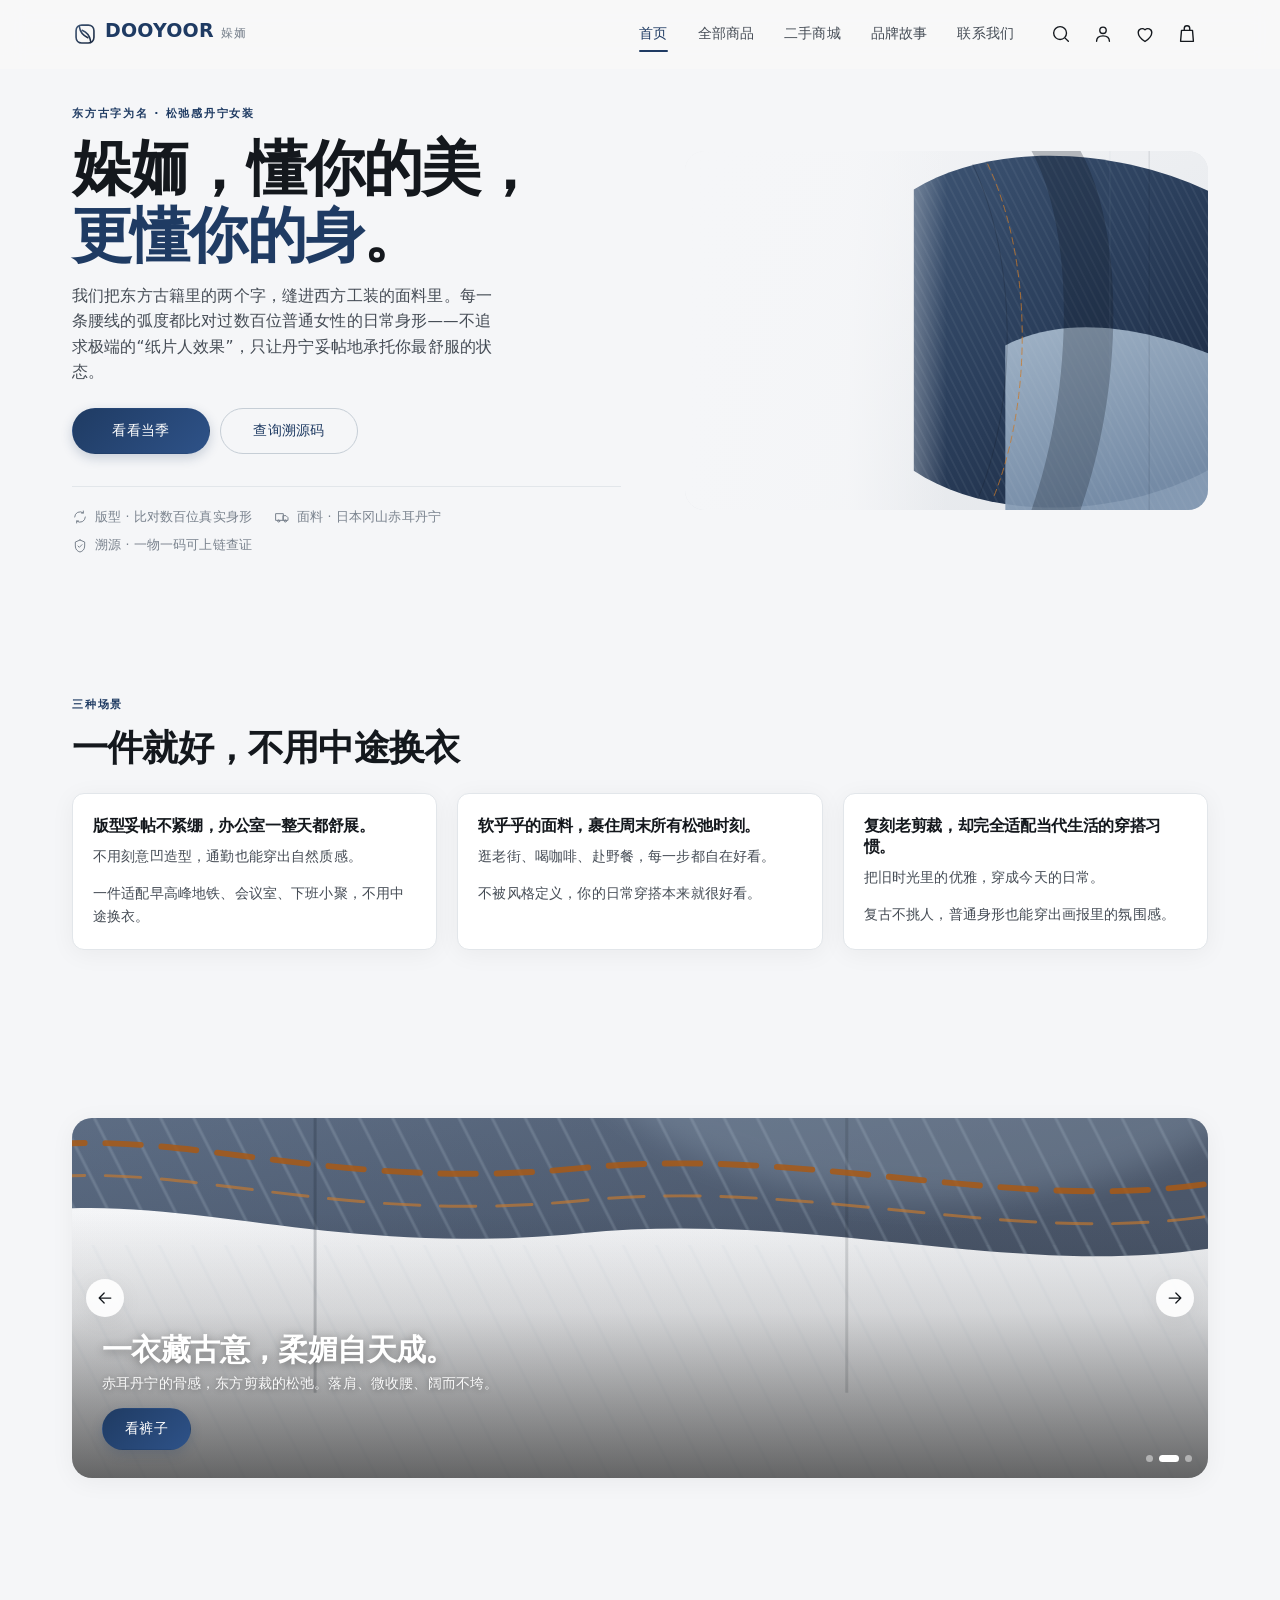
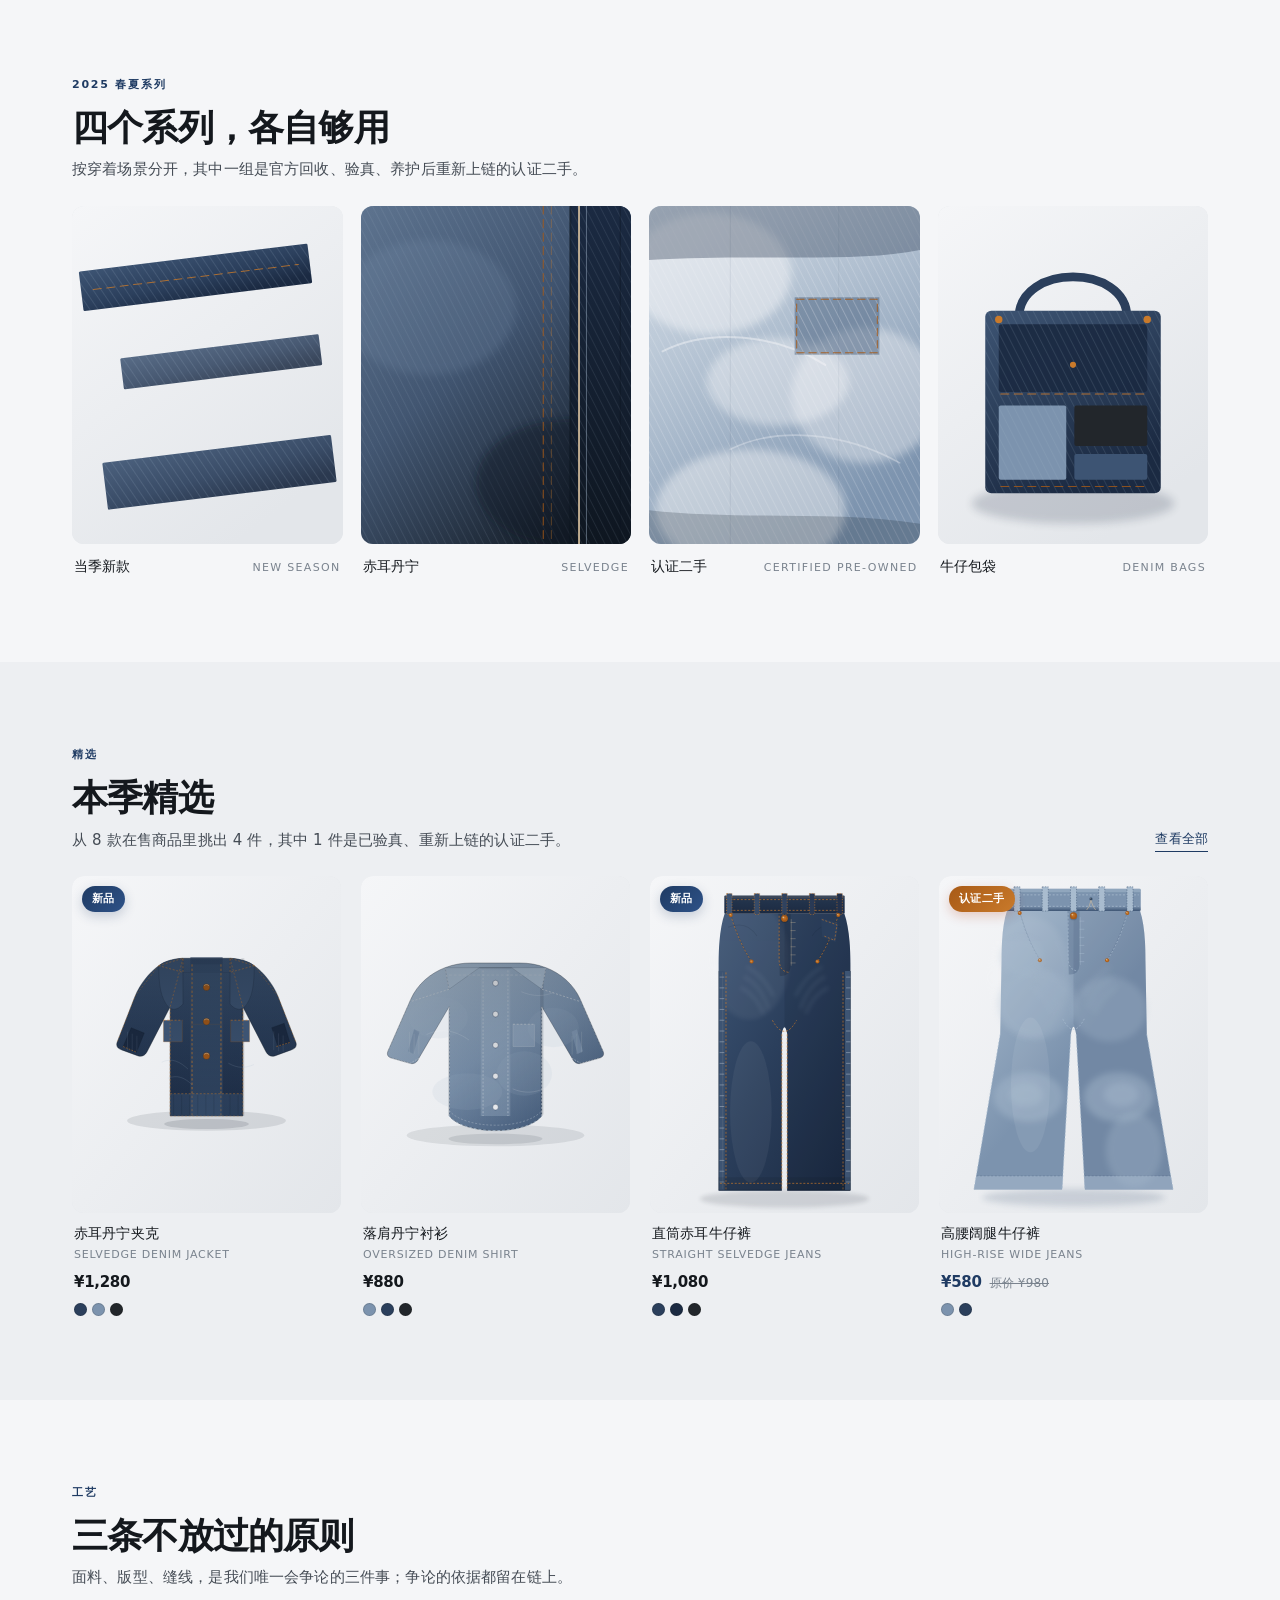
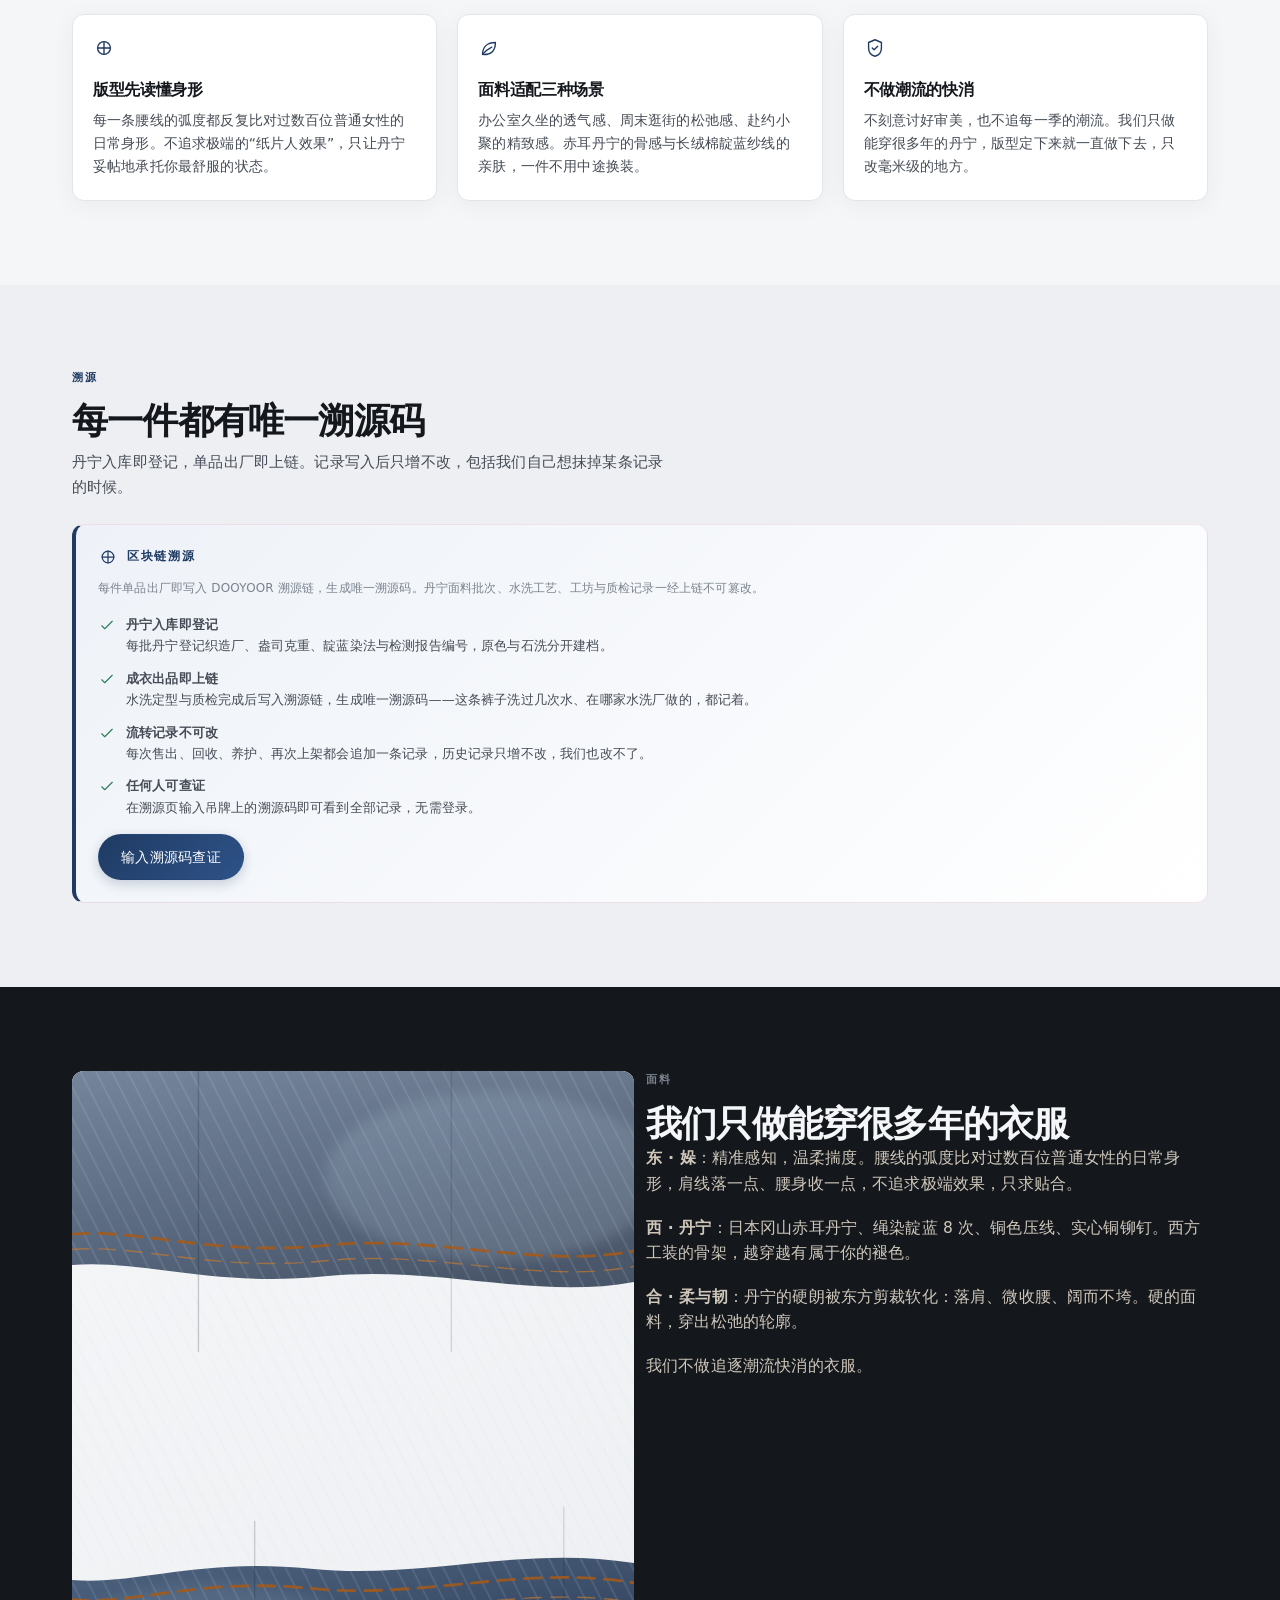
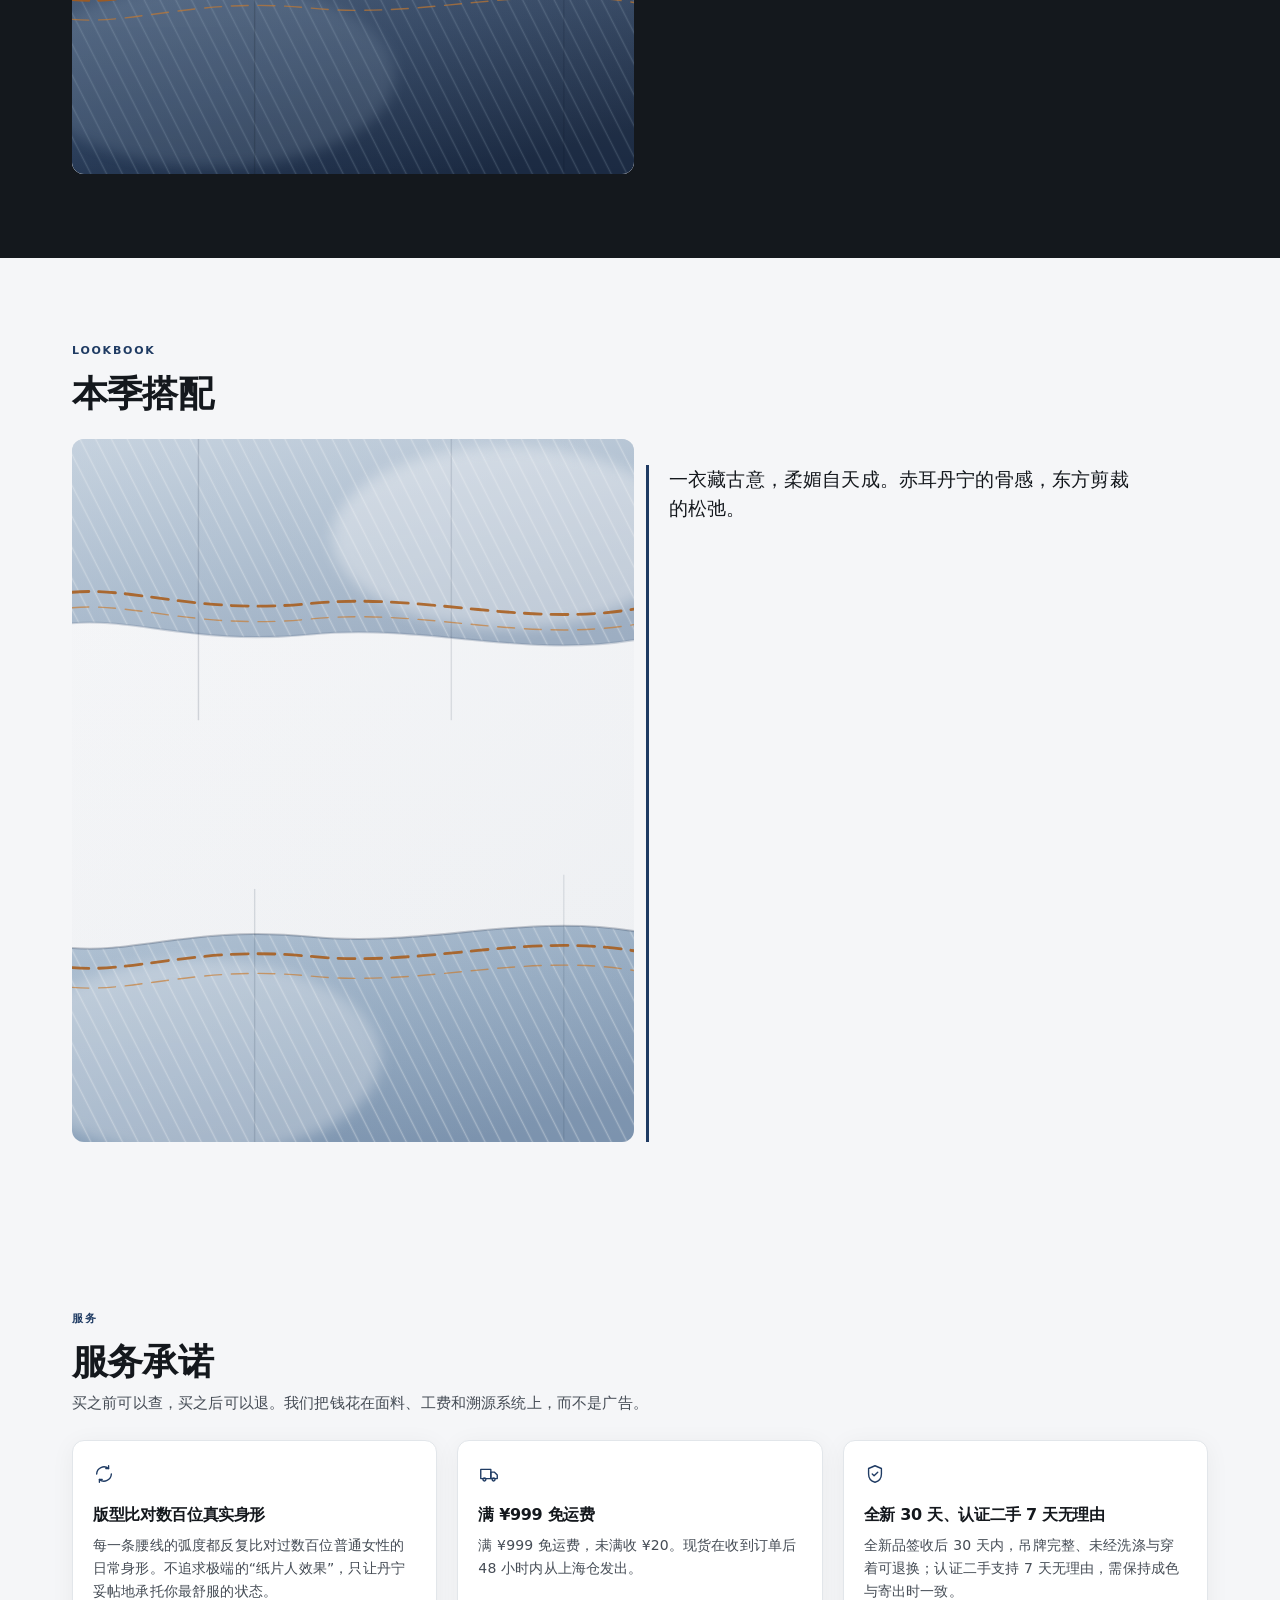
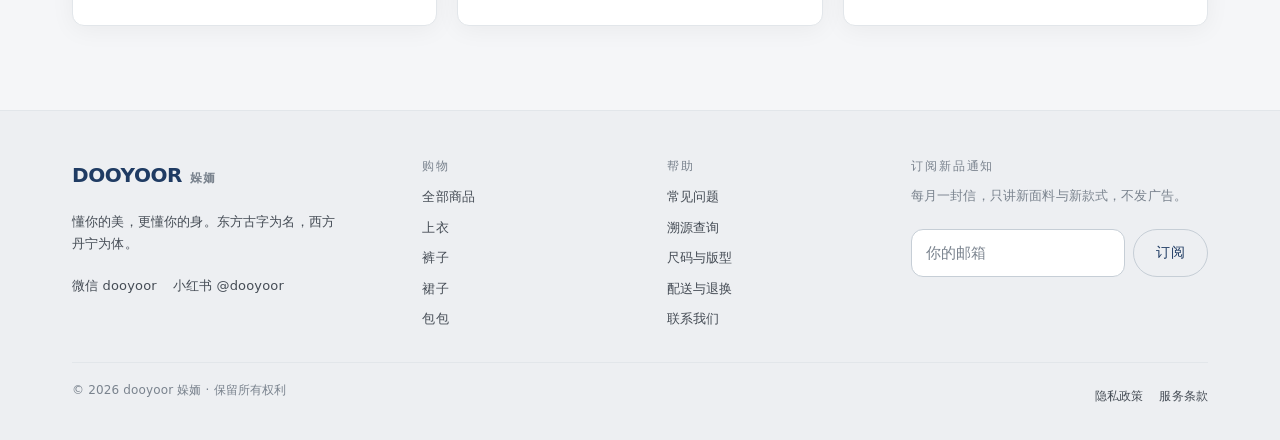
==== index.html @ 101dfeb8 "Add files via upload" ====
<!DOCTYPE html>
<html lang="zh-CN">
<head>
  <meta charset="utf-8">
  <meta name="viewport" content="width=device-width, initial-scale=1, viewport-fit=cover">
  <title>㛊䎟 dooyoor · 懂你的美，更懂你的身</title>
  <meta name="description" content="㛊䎟 dooyoor｜东方古字为名、西方丹宁为体的松弛感女装。日本冈山赤耳丹宁与绳染靛蓝，铜色压线，版型比对数百位真实身形；通勤、休闲、复古三种场景，一件够用。">
  <meta name="theme-color" content="#F5F6F8">
  <meta property="og:type" content="website">
  <meta property="og:title" content="㛊䎟 dooyoor · 懂你的美，更懂你的身">
  <meta property="og:description" content="㛊䎟 dooyoor｜东方古字为名、西方丹宁为体的松弛感女装。日本冈山赤耳丹宁与绳染靛蓝，铜色压线，版型比对数百位真实身形；通勤、休闲、复古三种场景，一件够用。">
  <meta property="og:image" content="assets/hero.svg">
  <link rel="icon" href="assets/logo-mark.svg" type="image/svg+xml">
  <link rel="apple-touch-icon" href="assets/logo-mark.svg">
  <link rel="stylesheet" href="css/style.css">
</head>
<body data-page="index">

  <a class="skip-link" href="#main">跳到主要内容</a>

  <header class="site-header" data-header>
    <div class="container header-inner">
      <button class="icon-btn menu-toggle" type="button" aria-label="打开菜单" aria-expanded="false" aria-controls="drawer" data-menu-toggle>
        <svg viewBox="0 0 24 24" width="22" height="22" aria-hidden="true" fill="none" stroke="currentColor" stroke-width="1.5" stroke-linecap="round"><path d="M3 6h18M3 12h18M3 18h18"/></svg>
      </button>

      <a class="brand" href="index.html">
        <img class="brand-mark" src="assets/logo-mark.svg" alt="" width="26" height="26" decoding="async">
        <span class="brand-name">dooyoor</span>
        <span class="brand-cn" aria-hidden="true">㛊䎟</span>
      </a>

      <nav class="nav-primary" aria-label="主导航">
        <a class="nav-link" href="index.html" data-nav="index">首页</a>
        <a class="nav-link" href="shop.html" data-nav="shop">全部商品</a>
        <a class="nav-link" href="preowned.html" data-nav="preowned">二手商城</a>
        <a class="nav-link" href="about.html" data-nav="about">品牌故事</a>
        <a class="nav-link" href="contact.html" data-nav="contact">联系我们</a>
      </nav>

      <div class="header-actions">
        <button class="icon-btn" type="button" aria-label="搜索商品" aria-expanded="false" aria-controls="search" data-search-toggle>
          <svg viewBox="0 0 24 24" width="22" height="22" aria-hidden="true" fill="none" stroke="currentColor" stroke-width="1.5" stroke-linecap="round"><circle cx="11" cy="11" r="7"/><path d="M20 20l-3.5-3.5"/></svg>
        </button>
        <a class="icon-btn" href="account.html" aria-label="我的" data-account-link>
          <svg viewBox="0 0 24 24" width="22" height="22" aria-hidden="true" fill="none" stroke="currentColor" stroke-width="1.5" stroke-linecap="round" stroke-linejoin="round"><circle cx="12" cy="8" r="3.5"/><path d="M5 20c0-3.9 3.1-6 7-6s7 2.1 7 6"/></svg>
        </a>
        <a class="icon-btn fav-link" href="shop.html?fav=1" aria-label="我的收藏">
          <svg viewBox="0 0 24 24" width="22" height="22" aria-hidden="true" fill="none" stroke="currentColor" stroke-width="1.5" stroke-linecap="round" stroke-linejoin="round"><path d="M12 20.2S4.6 15.5 4.6 10.4A4.3 4.3 0 0 1 12 7.5a4.3 4.3 0 0 1 7.4 2.9c0 5.1-7.4 9.8-7.4 9.8Z"/></svg>
          <span class="cart-badge" data-fav-count hidden>0</span>
        </a>
        <a class="icon-btn" href="cart.html" aria-label="购物袋">
          <svg viewBox="0 0 24 24" width="22" height="22" aria-hidden="true" fill="none" stroke="currentColor" stroke-width="1.5" stroke-linecap="round" stroke-linejoin="round"><path d="M6 8h12l1 12H5L6 8Z"/><path d="M9 8V6a3 3 0 0 1 6 0v2"/></svg>
          <span class="cart-badge" data-cart-count hidden>0</span>
        </a>
      </div>
    </div>
  </header>

  <div class="drawer" id="drawer" data-drawer hidden>
    <div class="drawer-backdrop" data-drawer-close></div>
    <aside class="drawer-panel" role="dialog" aria-modal="true" aria-label="站点菜单">
      <div class="drawer-head">
        <span class="drawer-title">dooyoor</span>
        <button class="icon-btn" type="button" aria-label="关闭菜单" data-drawer-close>
          <svg viewBox="0 0 24 24" width="22" height="22" aria-hidden="true" fill="none" stroke="currentColor" stroke-width="1.5" stroke-linecap="round"><path d="M6 6l12 12M18 6L6 18"/></svg>
        </button>
      </div>
      <nav class="drawer-nav" aria-label="移动端导航">
        <a class="drawer-link" href="index.html" data-nav="index">首页</a>
        <a class="drawer-link" href="shop.html" data-nav="shop">全部商品</a>
        <a class="drawer-link" href="preowned.html" data-nav="preowned">二手商城</a>
        <a class="drawer-link" href="verify.html" data-nav="verify">溯源查询</a>
        <a class="drawer-link" href="about.html" data-nav="about">品牌故事</a>
        <a class="drawer-link" href="contact.html" data-nav="contact">联系我们</a>
        <a class="drawer-link" href="cart.html" data-nav="cart">购物袋</a>
        <a class="drawer-link" href="shop.html?fav=1">我的收藏</a>
        <a class="drawer-link" href="account.html">我的账户</a>
      </nav>
      <div class="drawer-foot">
        <p class="drawer-note">满 ¥999 免运费 · 认证二手 7 天无理由</p>
        <a class="drawer-mail" href="mailto:hello@dooyoor.com">hello@dooyoor.com</a>
      </div>
    </aside>
  </div>

  <div class="search-overlay" id="search" data-search hidden>
    <div class="search-backdrop" data-search-close></div>
    <div class="search-panel" role="dialog" aria-modal="true" aria-label="搜索商品">
      <form class="search-form" action="shop.html" method="get" role="search">
        <label class="u-sr-only" for="siteSearch">搜索商品</label>
        <div class="search-field">
          <input class="input search-input" id="siteSearch" name="q" type="search" placeholder="搜索商品名或品类，如：丹宁" autocomplete="off">
          <button class="search-clear" type="button" aria-label="清空搜索内容" data-search-clear hidden>
            <svg viewBox="0 0 24 24" width="18" height="18" aria-hidden="true" fill="none" stroke="currentColor" stroke-width="1.5" stroke-linecap="round"><path d="M6 6l12 12M18 6L6 18"/></svg>
          </button>
        </div>
        <button class="btn btn--primary" type="submit">搜索</button>
      </form>
      <div class="search-suggest">
        <span class="search-suggest-label">热门搜索</span>
        <a class="filter-chip" href="shop.html?q=丹宁">丹宁</a>
        <a class="filter-chip" href="shop.html?q=牛仔">牛仔裤</a>
        <a class="filter-chip" href="shop.html?q=裙">裙子</a>
        <a class="filter-chip" href="shop.html?cond=used">认证二手</a>
      </div>
      <button class="btn btn--ghost search-close" type="button" data-search-close>关闭</button>
    </div>
  </div>

  <main id="main">

    <section class="hero container" aria-labelledby="heroTitle">
      <div class="hero-media">
        <img src="assets/hero.svg" alt="dooyoor 当季系列" width="1600" height="1100" decoding="async">
      </div>
      <div class="hero-body">
        <p class="eyebrow">东方古字为名 · 松弛感丹宁女装</p>
        <h1 class="hero-title" id="heroTitle">㛊䎟，懂你的美，<em>更懂你的身</em>。</h1>
        <p class="hero-sub">我们把东方古籍里的两个字，缝进西方工装的面料里。每一条腰线的弧度都比对过数百位普通女性的日常身形——不追求极端的“纸片人效果”，只让丹宁妥帖地承托你最舒服的状态。</p>
        <div class="hero-cta">
          <a class="btn btn--primary" href="shop.html">看看当季</a>
          <a class="btn btn--outline" href="verify.html">查询溯源码</a>
        </div>
        <ul class="hero-meta">
          <li>
            <svg viewBox="0 0 24 24" width="16" height="16" aria-hidden="true" fill="none" stroke="currentColor" stroke-width="1.5" stroke-linecap="round" stroke-linejoin="round"><path d="M4 12a8 8 0 0 1 13-6"/><path d="M20 12a8 8 0 0 1-13 6"/><path d="M17 3v3h-3"/><path d="M7 21v-3h3"/></svg>
            版型 · 比对数百位真实身形
          </li>
          <li>
            <svg viewBox="0 0 24 24" width="16" height="16" aria-hidden="true" fill="none" stroke="currentColor" stroke-width="1.5" stroke-linecap="round" stroke-linejoin="round"><path d="M3 7h11v10H3z"/><path d="M14 10h4l3 3v4h-7z"/><circle cx="7" cy="18" r="1.6"/><circle cx="17" cy="18" r="1.6"/></svg>
            面料 · 日本冈山赤耳丹宁
          </li>
          <li>
            <svg viewBox="0 0 24 24" width="16" height="16" aria-hidden="true" fill="none" stroke="currentColor" stroke-width="1.5" stroke-linecap="round" stroke-linejoin="round"><path d="M12 3l7 3v6c0 5-3 8-7 9-4-1-7-4-7-9V6l7-3Z"/><path d="M9 12l2 2 4-4"/></svg>
            溯源 · 一物一码可上链查证
          </li>
        </ul>
      </div>
    </section>

    <section class="section" aria-labelledby="sceneTitle">
      <div class="container">
        <div class="section-head" data-reveal>
          <p class="eyebrow">三种场景</p>
          <h2 class="h2" id="sceneTitle">一件就好，不用中途换衣</h2>
        </div>
        <div class="pillars">
          <article class="pillar">
            <h3 class="h3">版型妥帖不紧绷，办公室一整天都舒展。</h3>
            <p>不用刻意凹造型，通勤也能穿出自然质感。</p>
            <p class="chain-note">一件适配早高峰地铁、会议室、下班小聚，不用中途换衣。</p>
          </article>
          <article class="pillar">
            <h3 class="h3">软乎乎的面料，裹住周末所有松弛时刻。</h3>
            <p>逛老街、喝咖啡、赴野餐，每一步都自在好看。</p>
            <p class="chain-note">不被风格定义，你的日常穿搭本来就很好看。</p>
          </article>
          <article class="pillar">
            <h3 class="h3">复刻老剪裁，却完全适配当代生活的穿搭习惯。</h3>
            <p>把旧时光里的优雅，穿成今天的日常。</p>
            <p class="chain-note">复古不挑人，普通身形也能穿出画报里的氛围感。</p>
          </article>
        </div>
      </div>
    </section>

    <section class="section section--tight" aria-label="精选推荐">
      <div class="container">
        <div class="banner" data-banner role="region" aria-roledescription="carousel" aria-label="精选推荐轮播">
          <div class="banner-swiper" data-banner-swiper>
            <div class="banner-track" data-banner-track aria-live="off"></div>
            <button class="banner-arrow banner-arrow--prev" type="button" aria-label="上一张" data-banner-prev>
              <svg viewBox="0 0 24 24" width="20" height="20" aria-hidden="true" fill="none" stroke="currentColor" stroke-width="1.5" stroke-linecap="round" stroke-linejoin="round"><path d="M19 12H5M11 18l-6-6 6-6"/></svg>
            </button>
            <button class="banner-arrow banner-arrow--next" type="button" aria-label="下一张" data-banner-next>
              <svg viewBox="0 0 24 24" width="20" height="20" aria-hidden="true" fill="none" stroke="currentColor" stroke-width="1.5" stroke-linecap="round" stroke-linejoin="round"><path d="M5 12h14M13 6l6 6-6 6"/></svg>
            </button>
            <div class="banner-dots" data-banner-dots></div>
          </div>
        </div>
      </div>
    </section>

    <section class="section" aria-labelledby="collectionTitle">
      <div class="container">
        <div class="section-head" data-reveal>
          <p class="eyebrow">2025 春夏系列</p>
          <h2 class="h2" id="collectionTitle">四个系列，各自够用</h2>
          <p class="lead">按穿着场景分开，其中一组是官方回收、验真、养护后重新上链的认证二手。</p>
        </div>
        <div class="collection-grid" data-collection-grid data-reveal></div>
      </div>
    </section>

    <section class="section section--paper2" aria-labelledby="featuredTitle">
      <div class="container">
        <div class="section-head section-head--split" data-reveal>
          <div>
            <p class="eyebrow">精选</p>
            <h2 class="h2" id="featuredTitle">本季精选</h2>
            <p class="lead">从 8 款在售商品里挑出 4 件，其中 1 件是已验真、重新上链的认证二手。</p>
          </div>
          <a class="section-link" href="shop.html">查看全部</a>
        </div>
        <div class="product-grid" data-product-grid data-reveal></div>
      </div>
    </section>

    <section class="section" aria-labelledby="pillarTitle">
      <div class="container">
        <div class="section-head" data-reveal>
          <p class="eyebrow">工艺</p>
          <h2 class="h2" id="pillarTitle">三条不放过的原则</h2>
          <p class="lead">面料、版型、缝线，是我们唯一会争论的三件事；争论的依据都留在链上。</p>
        </div>
        <div class="pillars" data-pillars data-reveal></div>
      </div>
    </section>

    <section class="section section--paper2" aria-labelledby="chainTitle">
      <div class="container">
        <div class="section-head" data-reveal>
          <p class="eyebrow">溯源</p>
          <h2 class="h2" id="chainTitle">每一件都有唯一溯源码</h2>
          <p class="lead">丹宁入库即登记，单品出厂即上链。记录写入后只增不改，包括我们自己想抹掉某条记录的时候。</p>
        </div>
        <div class="chain-panel" data-reveal>
          <div class="chain-head">
            <svg viewBox="0 0 24 24" width="20" height="20" aria-hidden="true" fill="none" stroke="currentColor" stroke-width="1.5" stroke-linecap="round" stroke-linejoin="round"><circle cx="12" cy="12" r="7"/><path d="M12 5v14M5 12h14"/></svg>
            <span class="chain-title">区块链溯源</span>
          </div>
          <p class="chain-note" data-chain-note></p>
          <div class="verify-steps" data-verify-steps></div>
          <div class="chain-actions">
            <a class="btn btn--primary" href="verify.html">输入溯源码查证</a>
          </div>
        </div>
      </div>
    </section>

    <section class="section section--ink" aria-labelledby="fabricTitle">
      <div class="container">
        <div class="lookbook">
          <div class="look-card">
            <img src="assets/look-01.svg" alt="冈山赤耳丹宁的布边、靛蓝经纬与石洗后的褪色肌理" loading="lazy" decoding="async" width="800" height="1000">
          </div>
          <div>
            <p class="eyebrow">面料</p>
            <h2 class="h2" id="fabricTitle">我们只做能穿很多年的衣服</h2>
            <div class="prose">
              <p><strong>东 · 㛊</strong>：精准感知，温柔揣度。腰线的弧度比对过数百位普通女性的日常身形，肩线落一点、腰身收一点，不追求极端效果，只求贴合。</p>
              <p><strong>西 · 丹宁</strong>：日本冈山赤耳丹宁、绳染靛蓝 8 次、铜色压线、实心铜铆钉。西方工装的骨架，越穿越有属于你的褪色。</p>
              <p><strong>合 · 柔与韧</strong>：丹宁的硬朗被东方剪裁软化：落肩、微收腰、阔而不垮。硬的面料，穿出松弛的轮廓。</p>
              <p>我们不做追逐潮流快消的衣服。</p>
            </div>
          </div>
        </div>
      </div>
    </section>

    <section class="section" aria-labelledby="lookbookTitle">
      <div class="container">
        <div class="section-head" data-reveal>
          <p class="eyebrow">Lookbook</p>
          <h2 class="h2" id="lookbookTitle">本季搭配</h2>
        </div>
        <div class="lookbook">
          <div class="look-card">
            <img src="assets/look-02.svg" alt="dooyoor 当季牛仔搭配：丹宁上衣与直筒牛仔裤" loading="lazy" decoding="async" width="800" height="1000">
          </div>
          <p class="quote">一衣藏古意，柔媚自天成。赤耳丹宁的骨感，东方剪裁的松弛。</p>
        </div>
      </div>
    </section>

    <section class="section section--tight" aria-labelledby="promiseTitle">
      <div class="container">
        <div class="section-head" data-reveal>
          <p class="eyebrow">服务</p>
          <h2 class="h2" id="promiseTitle">服务承诺</h2>
          <p class="lead">买之前可以查，买之后可以退。我们把钱花在面料、工费和溯源系统上，而不是广告。</p>
        </div>
        <div class="pillars" data-promise-pillars data-reveal></div>
      </div>
    </section>

  </main>

  <footer class="site-footer">
    <div class="container">
      <div class="footer-grid">
        <div class="footer-col footer-brand">
          <p class="footer-logo">dooyoor<span class="footer-cn">㛊䎟</span></p>
          <p class="footer-tagline">懂你的美，更懂你的身。东方古字为名，西方丹宁为体。</p>
          <p class="footer-social">
            <a class="footer-link" href="contact.html">微信 dooyoor</a>
            <a class="footer-link" href="contact.html">小红书 @dooyoor</a>
          </p>
        </div>
        <div class="footer-col">
          <h2 class="footer-title">购物</h2>
          <a class="footer-link" href="shop.html">全部商品</a>
          <a class="footer-link" href="shop.html?c=tops">上衣</a>
          <a class="footer-link" href="shop.html?c=bottoms">裤子</a>
          <a class="footer-link" href="shop.html?c=skirts">裙子</a>
          <a class="footer-link" href="shop.html?c=bags">包包</a>
        </div>
        <div class="footer-col">
          <h2 class="footer-title">帮助</h2>
          <a class="footer-link" href="contact.html#faq">常见问题</a>
          <a class="footer-link" href="verify.html">溯源查询</a>
          <a class="footer-link" href="contact.html#faq">尺码与版型</a>
          <a class="footer-link" href="contact.html#faq">配送与退换</a>
          <a class="footer-link" href="contact.html">联系我们</a>
        </div>
        <div class="footer-col footer-news">
          <h2 class="footer-title">订阅新品通知</h2>
          <p class="footer-note">每月一封信，只讲新面料与新款式，不发广告。</p>
          <form class="news-form" data-news-form novalidate>
            <label class="u-sr-only" for="newsEmail">邮箱地址</label>
            <input class="input" id="newsEmail" name="email" type="email" placeholder="你的邮箱" autocomplete="email" required>
            <button class="btn btn--outline" type="submit">订阅</button>
          </form>
          <p class="form-note" data-news-note></p>
        </div>
      </div>
      <div class="footer-bottom">
        <p>© <span data-year>2025</span> dooyoor 㛊䎟 · 保留所有权利</p>
        <p class="footer-legal"><a class="footer-link" href="#">隐私政策</a><a class="footer-link" href="#">服务条款</a></p>
      </div>
    </div>
  </footer>

  <nav class="bottom-nav" aria-label="底部导航">
    <a class="bottom-nav-item" href="index.html" data-nav="index">
      <svg viewBox="0 0 24 24" width="22" height="22" aria-hidden="true" fill="none" stroke="currentColor" stroke-width="1.5" stroke-linecap="round" stroke-linejoin="round"><path d="M4 11l8-6 8 6"/><path d="M6 10v9h12v-9"/></svg>
      <span class="bottom-nav-label">首页</span>
    </a>
    <a class="bottom-nav-item" href="shop.html" data-nav="shop">
      <svg viewBox="0 0 24 24" width="22" height="22" aria-hidden="true" fill="none" stroke="currentColor" stroke-width="1.5" stroke-linecap="round" stroke-linejoin="round"><path d="M4 6h16l-1.5 13h-13L4 6Z"/><path d="M9 6a3 3 0 0 1 6 0"/></svg>
      <span class="bottom-nav-label">商品</span>
    </a>
    <a class="bottom-nav-item" href="preowned.html" data-nav="preowned">
      <svg viewBox="0 0 24 24" width="22" height="22" aria-hidden="true" fill="none" stroke="currentColor" stroke-width="1.5" stroke-linecap="round" stroke-linejoin="round"><path d="M4 12a8 8 0 0 1 13-6"/><path d="M20 12a8 8 0 0 1-13 6"/><path d="M17 3v3h-3"/><path d="M7 21v-3h3"/></svg>
      <span class="bottom-nav-label">二手</span>
    </a>
    <a class="bottom-nav-item" href="cart.html" data-nav="cart">
      <span class="bottom-nav-icon-wrap">
        <svg viewBox="0 0 24 24" width="22" height="22" aria-hidden="true" fill="none" stroke="currentColor" stroke-width="1.5" stroke-linecap="round" stroke-linejoin="round"><path d="M6 8h12l1 12H5L6 8Z"/><path d="M9 8V6a3 3 0 0 1 6 0v2"/></svg>
        <span class="cart-badge" data-cart-count hidden>0</span>
      </span>
      <span class="bottom-nav-label">购物袋</span>
    </a>
    <a class="bottom-nav-item" href="account.html" data-nav="account">
      <svg viewBox="0 0 24 24" width="22" height="22" aria-hidden="true" fill="none" stroke="currentColor" stroke-width="1.5" stroke-linecap="round" stroke-linejoin="round"><circle cx="12" cy="8" r="3.5"/><path d="M5 20c0-3.9 3.1-6 7-6s7 2.1 7 6"/></svg>
      <span class="bottom-nav-label">我的</span>
    </a>
  </nav>
  <div class="toast" data-toast role="status" aria-live="polite"></div>

  <script src="js/site-config.js"></script>
  <script src="js/cart.js"></script>
  <script src="js/main.js"></script>
  <script src="js/fav.js"></script>
  <script src="js/auth.js"></script>
  <script src="js/wallet.js"></script>
  <script src="js/orders.js"></script>
  <script src="js/preowned.js"></script>
  <script src="js/home.js"></script>
</body>
</html>
---- css/style.css ----
/* ==========================================================================
   dooyoor 㛊䎟 — 设计系统
   移动优先 · 零依赖 · 单文件
   顺序：令牌 → 基础 → 排版 → 布局 → 控件 → 组件 → 页面 → 响应式 → 动效
   ========================================================================== */

/* ---------- 1. 设计令牌 ---------- */
:root {
  /* ---- DOOYOOR 品牌色：靛蓝丹宁 + 铜棕缝线 ---- */
  --paper: #F5F6F8;
  --paper-2: #EDEFF2;
  --paper-3: #E3E6EA;
  --ink: #14181D;
  --ink-2: #454C55;
  --ink-3: #7A838E;
  --line: #E2E6EA;
  --line-2: #C6CED6;

  --accent: #1F3B63;
  --accent-2: #142943;
  --accent-light: #2E5288;
  --accent-soft: #EEF2F8;
  --accent-tint: #E7EDF6;
  --accent-grad: linear-gradient(135deg, #1F3B63, #2E5288);
  --accent-glow: 0 4px 12px rgba(31, 59, 99, .22);
  --accent-glow-lg: 0 8px 32px rgba(31, 59, 99, .16);

  --tertiary: #A85A16;
  --tertiary-2: #C97A2B;
  --tertiary-grad: linear-gradient(135deg, #A85A16, #C97A2B);

  --secondary: #4A5560;
  --secondary-2: #6B7783;
  --secondary-soft: #DCE1E6;
  --sage: #4A5560;

  --white: #FFFFFF;
  --ok: #2E7D5B;
  --ok-soft: #E7F3EE;
  --err: #B3261E;
  --err-soft: #FBEAE8;

  --radius-s: 6px;
  --radius-m: 12px;
  --radius-l: 20px;
  --radius-pill: 999px;

  --shadow-1: 0 4px 24px rgba(27, 27, 27, .05);
  --shadow-2: 0 12px 40px rgba(27, 27, 27, .10);

  /* 本地优先：本机装了 Manrope / Inter 就用，没装则回落系统几何无衬线。
     全程不产生任何网络请求，也不依赖 Google Fonts。 */
  --font-display: "Manrope", "Segoe UI Variable Display", "Segoe UI", -apple-system, BlinkMacSystemFont, "SF Pro Display", "PingFang SC", "Hiragino Sans GB", "Microsoft YaHei", system-ui, sans-serif;
  --font-sans: "Inter", "Segoe UI Variable Text", "Segoe UI", -apple-system, BlinkMacSystemFont, "Helvetica Neue", "PingFang SC", "Hiragino Sans GB", "Microsoft YaHei", system-ui, sans-serif;
  --font-mono: ui-monospace, SFMono-Regular, Menlo, Consolas, "Liberation Mono", monospace;

  --container: 1200px;
  --gutter: 20px;
  --header-h: 60px;
  --bottomnav-h: 60px;

  --ease: cubic-bezier(.22, .61, .36, 1);
  --safe-b: env(safe-area-inset-bottom, 0px);
}

/* ---------- 2. 基础 ---------- */
*,
*::before,
*::after { box-sizing: border-box; }

html {
  -webkit-text-size-adjust: 100%;
  scroll-behavior: smooth;
}

body {
  margin: 0;
  background: var(--paper);
  color: var(--ink);
  font-family: var(--font-sans);
  font-size: 15px;
  line-height: 1.65;
  letter-spacing: .01em;
  -webkit-font-smoothing: antialiased;
  text-rendering: optimizeLegibility;
  overflow-x: hidden;
}

body.is-locked { overflow: hidden; }

img,
svg { max-width: 100%; }

img { height: auto; display: block; }

a { color: inherit; text-decoration: none; }

button,
input,
select,
textarea {
  font: inherit;
  color: inherit;
}

button { cursor: pointer; background: none; border: 0; padding: 0; }

ul, ol { margin: 0; padding: 0; list-style: none; }

p { margin: 0 0 1em; }
p:last-child { margin-bottom: 0; }

h1, h2, h3, h4 { margin: 0; font-weight: 500; line-height: 1.25; }

hr { border: 0; border-top: 1px solid var(--line); margin: 24px 0; }

:focus-visible {
  outline: 2px solid var(--accent);
  outline-offset: 2px;
  border-radius: 2px;
}

::selection { background: var(--accent-soft); color: var(--ink); }

main { padding-bottom: calc(var(--bottomnav-h) + var(--safe-b) + 32px); }

/* ---------- 3. 排版 ---------- */
.eyebrow {
  display: block;
  font-size: 11px;
  letter-spacing: .18em;
  text-transform: uppercase;
  color: var(--ink-3);
  margin-bottom: 12px;
}

.h1, .h2, .h3 {
  font-family: var(--font-display);
  font-weight: 400;
  letter-spacing: -.01em;
}

.h1 { font-size: 30px; line-height: 1.15; }
.h2 { font-size: 24px; line-height: 1.2; }
.h3 { font-size: 19px; line-height: 1.3; }

.lead {
  font-size: 15px;
  color: var(--ink-2);
  max-width: 62ch;
}

.muted { color: var(--ink-3); }

.prose p { margin-bottom: 1.15em; color: var(--ink-2); }
.prose p:first-child { color: var(--ink); font-size: 16px; }

.u-sr-only {
  position: absolute !important;
  width: 1px; height: 1px;
  padding: 0; margin: -1px;
  overflow: hidden;
  clip: rect(0 0 0 0);
  white-space: nowrap;
  border: 0;
}

.u-hide { display: none !important; }
.u-center { text-align: center; }
.u-nowrap { white-space: nowrap; }

/* ---------- 4. 布局 ---------- */
.container {
  width: 100%;
  max-width: var(--container);
  margin-inline: auto;
  padding-inline: var(--gutter);
}

.section { padding-block: 44px; }
.section--tight { padding-block: 28px; }

.section--ink {
  background: var(--ink);
  color: var(--paper);
}
.section--ink .eyebrow { color: var(--ink-3); }
.section--ink .lead,
.section--ink .prose p { color: #CFC7BA; }

.section--paper2 { background: var(--paper-2); }

.section-head { margin-bottom: 24px; }
.section-head--split {
  display: flex;
  align-items: flex-end;
  justify-content: space-between;
  gap: 16px;
}
.section-head .h2 { margin-bottom: 8px; }

.section-link {
  font-size: 13px;
  border-bottom: 1px solid var(--ink);
  padding-bottom: 2px;
  white-space: nowrap;
}
.section-link:hover { color: var(--accent); border-color: var(--accent); }

.page-head { padding-block: 32px 20px; }
.page-head .h1 { margin-bottom: 10px; }

.breadcrumb {
  font-size: 12px;
  color: var(--ink-3);
  margin-bottom: 14px;
}
.breadcrumb a:hover { color: var(--ink); }
.breadcrumb span[aria-hidden] { margin-inline: 6px; }

.skip-link {
  position: absolute;
  left: 12px;
  top: -60px;
  z-index: 200;
  background: var(--ink);
  color: var(--paper);
  padding: 10px 16px;
  border-radius: var(--radius-s);
  transition: top .2s var(--ease);
}
.skip-link:focus { top: 12px; }

/* ---------- 5. 控件 ---------- */
.btn {
  display: inline-flex;
  align-items: center;
  justify-content: center;
  gap: 8px;
  min-height: 46px;
  padding: 0 22px;
  border-radius: var(--radius-pill);
  border: 1px solid transparent;
  font-size: 14px;
  font-weight: 500;
  letter-spacing: .02em;
  text-align: center;
  transition: background-color .2s var(--ease), color .2s var(--ease),
              border-color .2s var(--ease), transform .12s var(--ease);
}
.btn:active { transform: scale(.985); }

.btn--primary { background: var(--ink); color: var(--paper); }
.btn--primary:hover { background: var(--accent-2); }

.btn--outline { border-color: var(--line-2); color: var(--ink); }
.btn--outline:hover { border-color: var(--ink); background: var(--paper-2); }

.btn--ghost { color: var(--ink-2); }
.btn--ghost:hover { color: var(--ink); background: var(--paper-2); }

.btn--block { width: 100%; }
.btn--sm { min-height: 44px; padding: 0 16px; font-size: 13px; }

.btn[disabled], .btn[aria-disabled="true"] {
  opacity: .45;
  pointer-events: none;
}

.link-btn {
  font-size: 13px;
  color: var(--ink-3);
  text-decoration: underline;
  text-underline-offset: 3px;
}
.link-btn:hover { color: var(--accent); }

.icon-btn {
  position: relative;
  display: inline-flex;
  align-items: center;
  justify-content: center;
  width: 42px;
  height: 42px;
  border-radius: var(--radius-pill);
  color: var(--ink);
  transition: background-color .2s var(--ease);
}
.icon-btn:hover { background: var(--paper-2); }

.cart-badge {
  position: absolute;
  top: 4px;
  right: 2px;
  min-width: 17px;
  height: 17px;
  padding: 0 4px;
  border-radius: var(--radius-pill);
  background: var(--accent);
  color: var(--white);
  font-size: 10px;
  font-weight: 600;
  line-height: 17px;
  text-align: center;
  font-family: var(--font-sans);
}
.cart-badge[hidden] { display: none; }

.input, .select, .textarea {
  display: block;
  width: 100%;
  min-height: 46px;
  padding: 11px 14px;
  background: var(--white);
  color: var(--ink);
  border: 1px solid var(--line-2);
  border-radius: var(--radius-m);
  font-size: 15px;
  transition: border-color .18s var(--ease), box-shadow .18s var(--ease);
}
.textarea { min-height: 130px; resize: vertical; line-height: 1.6; }

.input::placeholder, .textarea::placeholder { color: var(--ink-3); }

.input:focus, .select:focus, .textarea:focus {
  outline: 0;
  border-color: var(--ink);
  box-shadow: 0 0 0 3px rgba(23, 20, 15, .07);
}

.input.is-invalid, .textarea.is-invalid {
  border-color: var(--err);
  background: #FDF6F4;
}

.select {
  appearance: none;
  background-image: url("data:image/svg+xml;charset=utf-8,%3Csvg xmlns='http://www.w3.org/2000/svg' viewBox='0 0 24 24' fill='none' stroke='%234A443B' stroke-width='1.5' stroke-linecap='round'%3E%3Cpath d='M6 9l6 6 6-6'/%3E%3C/svg%3E");
  background-repeat: no-repeat;
  background-position: right 12px center;
  background-size: 18px 18px;
  padding-right: 40px;
}

.filter-chip {
  position: relative;
  display: inline-flex;
  align-items: center;
  justify-content: center;
  /* 可见框缩到 34px，与 13px 文字比例协调；
     可点区域由下面的 ::after 撑到 44px，触控标准不降。 */
  min-height: 34px;
  padding: 0 14px;
  border: 1px solid var(--line-2);
  border-radius: 9px;
  background: transparent;
  color: var(--ink-2);
  font-size: 13px;
  line-height: 1;
  white-space: nowrap;
  transition: background-color .18s var(--ease), color .18s var(--ease), border-color .18s var(--ease);
}

/* 透明热区：把可点范围向外扩 5px，凑满 44px 触控高度 */
.filter-chip::after {
  content: "";
  position: absolute;
  inset: -5px;
  border-radius: 12px;
}
.filter-chip:hover { border-color: var(--ink); color: var(--ink); }
.filter-chip.is-active {
  background: var(--ink);
  border-color: var(--ink);
  color: var(--paper);
}

/* ---------- 6. 页头 ---------- */
.site-header {
  position: sticky;
  top: 0;
  z-index: 80;
  background: rgba(247, 244, 239, .92);
  backdrop-filter: saturate(160%) blur(12px);
  -webkit-backdrop-filter: saturate(160%) blur(12px);
  border-bottom: 1px solid transparent;
  transition: border-color .25s var(--ease), box-shadow .25s var(--ease);
}
.site-header.is-stuck {
  border-bottom-color: var(--line);
  box-shadow: 0 6px 20px -18px rgba(23, 20, 15, .5);
}

.header-inner {
  display: flex;
  align-items: center;
  gap: 4px;
  height: var(--header-h);
}

.brand {
  display: inline-flex;
  align-items: baseline;
  gap: 7px;
  margin-right: auto;
  min-width: 0;
}
.brand-mark { align-self: center; flex: none; }
.brand-name {
  font-family: var(--font-display);
  font-size: 20px;
  letter-spacing: .04em;
  line-height: 1;
}
.brand-cn {
  font-size: 12px;
  color: var(--ink-3);
  letter-spacing: .1em;
  line-height: 1;
}

.nav-primary { display: none; }

.header-actions {
  display: flex;
  align-items: center;
  gap: 0;
}

/* ---------- 7. 抽屉 ---------- */
.drawer { position: fixed; inset: 0; z-index: 120; }
.drawer[hidden] { display: none; }

.drawer-backdrop {
  position: absolute;
  inset: 0;
  background: rgba(23, 20, 15, .45);
  opacity: 0;
  transition: opacity .28s var(--ease);
}
.drawer.is-open .drawer-backdrop { opacity: 1; }

.drawer-panel {
  position: absolute;
  inset-block: 0;
  left: 0;
  width: min(84vw, 340px);
  display: flex;
  flex-direction: column;
  background: var(--paper);
  box-shadow: var(--shadow-2);
  transform: translateX(-102%);
  transition: transform .32s var(--ease);
  padding-bottom: var(--safe-b);
}
.drawer.is-open .drawer-panel { transform: translateX(0); }

.drawer-head {
  display: flex;
  align-items: center;
  justify-content: space-between;
  padding: 10px 12px 10px 20px;
  border-bottom: 1px solid var(--line);
  min-height: var(--header-h);
}
.drawer-title {
  font-family: var(--font-display);
  font-size: 18px;
  letter-spacing: .04em;
}

.drawer-nav { display: flex; flex-direction: column; padding: 8px 0; }
.drawer-link {
  padding: 14px 20px;
  font-size: 17px;
  font-family: var(--font-display);
  border-bottom: 1px solid var(--line);
  transition: background-color .18s var(--ease), color .18s var(--ease);
}
.drawer-link:hover { background: var(--paper-2); }
.drawer-link[aria-current="page"] { color: var(--accent); }

.drawer-foot {
  margin-top: auto;
  padding: 20px;
  border-top: 1px solid var(--line);
}
.drawer-note { font-size: 12px; color: var(--ink-3); margin-bottom: 6px; }
.drawer-mail { font-size: 13px; border-bottom: 1px solid var(--line-2); }

/* ---------- 8. 搜索层 ---------- */
.search-overlay { position: fixed; inset: 0; z-index: 130; }
.search-overlay[hidden] { display: none; }

.search-backdrop {
  position: absolute;
  inset: 0;
  background: rgba(23, 20, 15, .5);
  opacity: 0;
  transition: opacity .25s var(--ease);
}
.search-overlay.is-open .search-backdrop { opacity: 1; }

.search-panel {
  position: absolute;
  inset-inline: 0;
  top: 0;
  background: var(--paper);
  padding: 20px var(--gutter) 24px;
  box-shadow: var(--shadow-2);
  transform: translateY(-14px);
  opacity: 0;
  transition: transform .28s var(--ease), opacity .28s var(--ease);
}
.search-overlay.is-open .search-panel { transform: translateY(0); opacity: 1; }

.search-form { display: flex; gap: 8px; }
.search-input { flex: 1 1 auto; min-width: 0; }

.search-suggest {
  display: flex;
  align-items: center;
  flex-wrap: wrap;
  gap: 8px;
  margin-top: 14px;
}
.search-suggest-label { font-size: 12px; color: var(--ink-3); }
.search-close { margin-top: 12px; }

/* ---------- 9. 底部导航 ---------- */
.bottom-nav {
  position: fixed;
  inset-inline: 0;
  bottom: 0;
  z-index: 70;
  display: grid;
  grid-template-columns: repeat(5, 1fr);
  background: rgba(247, 244, 239, .96);
  backdrop-filter: saturate(160%) blur(12px);
  -webkit-backdrop-filter: saturate(160%) blur(12px);
  border-top: 1px solid var(--line);
  padding-bottom: var(--safe-b);
}

.bottom-nav-item {
  display: flex;
  flex-direction: column;
  align-items: center;
  justify-content: center;
  gap: 3px;
  min-height: var(--bottomnav-h);
  color: var(--ink-3);
  transition: color .18s var(--ease);
}
.bottom-nav-item[aria-current="page"] { color: var(--ink); }
.bottom-nav-item[aria-current="page"] .bottom-nav-label { font-weight: 600; }

.bottom-nav-label { font-size: 10.5px; letter-spacing: .02em; }
.bottom-nav-icon-wrap { position: relative; display: inline-flex; }

/* ---------- 10. 页脚 ---------- */
.site-footer {
  background: var(--paper-2);
  border-top: 1px solid var(--line);
  padding-block: 36px 24px;
  font-size: 13px;
}

.footer-grid { display: grid; gap: 28px; }

/* 页脚品牌栏（原先只有结构、漏了样式规则） */
.footer-brand { max-width: 42ch; }

.footer-logo {
  font-family: var(--font-display);
  font-size: 20px;
  letter-spacing: .04em;
  margin-bottom: 10px;
}
.footer-cn { font-size: 12px; color: var(--ink-3); margin-left: 8px; letter-spacing: .1em; }

.footer-tagline { color: var(--ink-2); max-width: 32ch; margin-bottom: 12px; }

.footer-social { display: flex; gap: 16px; flex-wrap: wrap; }

.footer-title {
  font-size: 12px;
  letter-spacing: .16em;
  text-transform: uppercase;
  color: var(--ink-3);
  font-weight: 500;
  margin-bottom: 12px;
}

.footer-col { display: flex; flex-direction: column; align-items: flex-start; gap: 9px; }
.footer-col .footer-title { margin-bottom: 3px; }

.footer-link { color: var(--ink-2); transition: color .18s var(--ease); }
.footer-link:hover { color: var(--accent); }

.footer-note { color: var(--ink-3); font-size: 12.5px; }

.footer-news { max-width: 340px; }
.news-form { display: flex; gap: 8px; width: 100%; }
.news-form .input { flex: 1 1 auto; min-width: 0; min-height: 42px; }
.news-form .btn { flex: none; }
.form-note { font-size: 12px; color: var(--ok); margin-top: 8px; min-height: 1em; }
.form-note.is-error { color: var(--err); }

.footer-bottom {
  display: flex;
  flex-wrap: wrap;
  gap: 10px 20px;
  justify-content: space-between;
  align-items: center;
  margin-top: 32px;
  padding-top: 18px;
  border-top: 1px solid var(--line);
  color: var(--ink-3);
  font-size: 12px;
}
.footer-legal { display: flex; gap: 16px; }

/* ---------- 11. Hero ---------- */
.hero {
  display: grid;
  gap: 22px;
  padding-block: 18px 34px;
}

.hero-media {
  position: relative;
  overflow: hidden;
  border-radius: var(--radius-l);
  background: var(--paper-3);
}
.hero-media img { width: 100%; }

.hero-body { display: flex; flex-direction: column; align-items: flex-start; }

.hero-title {
  font-family: var(--font-display);
  font-weight: 400;
  font-size: 33px;
  line-height: 1.12;
  letter-spacing: -.012em;
  margin-bottom: 14px;
}
.hero-title em {
  font-style: normal;
  color: var(--accent);
}

.hero-sub { color: var(--ink-2); margin-bottom: 22px; max-width: 44ch; }

.hero-cta { display: flex; flex-wrap: wrap; gap: 10px; width: 100%; }
.hero-cta .btn { flex: 1 1 auto; min-width: 138px; }

.hero-meta {
  display: flex;
  flex-wrap: wrap;
  gap: 8px 22px;
  margin-top: 26px;
  padding-top: 20px;
  border-top: 1px solid var(--line);
  width: 100%;
  font-size: 12.5px;
  color: var(--ink-3);
}
.hero-meta li { display: flex; align-items: center; gap: 7px; }

/* ---------- 12. 系列卡 ---------- */
.collection-grid { display: grid; grid-template-columns: repeat(2, 1fr); gap: 12px; }

.collection-card { display: block; }

.collection-media {
  position: relative;
  overflow: hidden;
  border-radius: var(--radius-m);
  background: var(--paper-3);
  aspect-ratio: 4 / 5;
}
.collection-media img {
  width: 100%;
  height: 100%;
  object-fit: cover;
  transition: transform .6s var(--ease);
}
.collection-card:hover .collection-media img { transform: scale(1.035); }

.collection-label {
  display: flex;
  align-items: baseline;
  justify-content: space-between;
  gap: 8px;
  padding: 11px 2px 0;
  font-size: 14px;
}
.collection-label em {
  font-style: normal;
  font-size: 11px;
  color: var(--ink-3);
  letter-spacing: .12em;
  text-transform: uppercase;
}

/* ---------- 13. 商品卡 ---------- */
.product-grid { display: grid; grid-template-columns: repeat(2, 1fr); gap: 14px 12px; }

.product-card { display: flex; flex-direction: column; }

.product-media {
  position: relative;
  display: block;
  overflow: hidden;
  border-radius: var(--radius-m);
  background: var(--paper-3);
  aspect-ratio: 4 / 5;
}
.product-media img {
  width: 100%;
  height: 100%;
  object-fit: cover;
  transition: transform .6s var(--ease);
}
.product-card:hover .product-media img { transform: scale(1.035); }

.product-badge {
  position: absolute;
  top: 10px;
  left: 10px;
  padding: 4px 10px;
  border-radius: var(--radius-pill);
  background: rgba(247, 244, 239, .94);
  color: var(--ink);
  font-size: 10.5px;
  letter-spacing: .06em;
}

.product-body { padding: 11px 2px 0; }

.product-name { font-size: 14px; font-weight: 400; line-height: 1.4; }
.product-name a:hover { color: var(--accent); }

.product-en {
  font-size: 11px;
  color: var(--ink-3);
  letter-spacing: .07em;
  text-transform: uppercase;
  margin: 3px 0 6px;
}

.product-price { display: flex; align-items: baseline; gap: 8px; margin-bottom: 8px; }

.price { font-family: var(--font-display); font-size: 15px; }
.price--sale { color: var(--accent); }
.price--was {
  font-size: 12px;
  color: var(--ink-3);
  text-decoration: line-through;
}

.product-swatches { display: flex; gap: 5px; flex-wrap: wrap; }

.swatch {
  display: block;
  width: 13px;
  height: 13px;
  border-radius: var(--radius-pill);
  background: var(--sw, var(--paper-3));
  box-shadow: inset 0 0 0 1px rgba(23, 20, 15, .16);
}

/* ---------- 14. 列表页工具条 ---------- */
.shop-toolbar {
  display: flex;
  flex-direction: column;
  gap: 12px;
  padding-block: 4px 20px;
  border-bottom: 1px solid var(--line);
  margin-bottom: 20px;
}

.filter-bar {
  display: flex;
  gap: 8px;
  overflow-x: auto;
  scrollbar-width: none;
  -webkit-overflow-scrolling: touch;
  padding-bottom: 2px;
  margin-inline: calc(var(--gutter) * -1);
  padding-inline: var(--gutter);
}
.filter-bar::-webkit-scrollbar { display: none; }

.toolbar-row {
  display: flex;
  align-items: center;
  justify-content: space-between;
  gap: 12px;
}

.result-count { font-size: 12.5px; color: var(--ink-3); }

.sort-select { width: auto; min-width: 150px; min-height: 40px; font-size: 13px; }

.empty-state {
  padding: 56px 20px;
  text-align: center;
  color: var(--ink-3);
  border: 1px dashed var(--line-2);
  border-radius: var(--radius-m);
}
.empty-state[hidden] { display: none; }
.empty-state .h3 { color: var(--ink); margin-bottom: 8px; }
.empty-state .btn { margin-top: 18px; }

/* ---------- 15. 商品详情 ---------- */
.pdp { display: grid; gap: 26px; padding-block: 18px 34px; }

.pdp-gallery { display: grid; gap: 10px; }

.gallery-main {
  overflow: hidden;
  border-radius: var(--radius-l);
  background: var(--paper-3);
  aspect-ratio: 4 / 5;
}
.gallery-main img { width: 100%; height: 100%; object-fit: cover; }

.gallery-thumbs { display: flex; gap: 8px; }
.thumb {
  flex: 0 0 64px;
  overflow: hidden;
  border-radius: var(--radius-s);
  border: 1px solid var(--line);
  background: var(--paper-3);
  padding: 0;
  aspect-ratio: 4 / 5;
  transition: border-color .18s var(--ease), opacity .18s var(--ease);
  opacity: .62;
}
.thumb img { width: 100%; height: 100%; object-fit: cover; }
.thumb.is-active { border-color: var(--ink); opacity: 1; }

.pdp-info { display: flex; flex-direction: column; align-items: flex-start; }

.pdp-title { font-family: var(--font-display); font-size: 25px; font-weight: 400; margin-bottom: 5px; }
.pdp-en { font-size: 11.5px; letter-spacing: .1em; text-transform: uppercase; color: var(--ink-3); margin-bottom: 14px; }

.pdp-price { display: flex; align-items: baseline; gap: 10px; margin-bottom: 10px; }
.pdp-price .price { font-size: 21px; }

.pdp-rating {
  display: flex;
  align-items: center;
  gap: 7px;
  font-size: 12.5px;
  color: var(--ink-3);
  margin-bottom: 16px;
}
.pdp-rating .stars { display: inline-flex; gap: 1px; color: var(--accent); }

.pdp-short { color: var(--ink-2); margin-bottom: 24px; max-width: 52ch; }

.option-group { width: 100%; margin-bottom: 20px; }

.option-label {
  display: block;
  font-size: 12.5px;
  letter-spacing: .04em;
  margin-bottom: 10px;
  color: var(--ink-2);
}
.option-label strong { font-weight: 500; color: var(--ink); }

.swatch-list { display: flex; gap: 10px; flex-wrap: wrap; }
.swatch-btn {
  width: 30px;
  height: 30px;
  border-radius: var(--radius-pill);
  background: var(--sw, var(--paper-3));
  box-shadow: inset 0 0 0 1px rgba(23, 20, 15, .18);
  position: relative;
  transition: box-shadow .18s var(--ease);
}
.swatch-btn.is-active {
  box-shadow: inset 0 0 0 1px rgba(23, 20, 15, .18), 0 0 0 2px var(--paper), 0 0 0 3.5px var(--ink);
}

.size-list { display: flex; gap: 8px; flex-wrap: wrap; }
.size-btn {
  min-width: 52px;
  min-height: 44px;
  padding: 0 14px;
  border: 1px solid var(--line-2);
  border-radius: var(--radius-s);
  background: var(--white);
  font-size: 13.5px;
  transition: border-color .18s var(--ease), background-color .18s var(--ease), color .18s var(--ease);
}
.size-btn:hover { border-color: var(--ink); }
.size-btn.is-active {
  background: var(--ink);
  border-color: var(--ink);
  color: var(--paper);
}

.size-guide-btn { margin-top: 12px; font-size: 12.5px; }

.qty {
  display: inline-flex;
  align-items: center;
  border: 1px solid var(--line-2);
  border-radius: var(--radius-pill);
  background: var(--white);
  overflow: hidden;
}
.qty-btn {
  width: 42px;
  height: 44px;
  display: inline-flex;
  align-items: center;
  justify-content: center;
  color: var(--ink-2);
  transition: background-color .18s var(--ease);
}
.qty-btn:hover { background: var(--paper-2); color: var(--ink); }
.qty-input {
  width: 42px;
  height: 44px;
  border: 0;
  text-align: center;
  background: transparent;
  font-size: 14px;
  font-variant-numeric: tabular-nums;
}
.qty-input:focus { outline: 0; }

.pdp-actions { display: grid; gap: 10px; width: 100%; margin-block: 8px 18px; }

.pdp-promise {
  display: grid;
  gap: 10px;
  width: 100%;
  padding-top: 18px;
  border-top: 1px solid var(--line);
  font-size: 13px;
  color: var(--ink-2);
}
.pdp-promise li { display: flex; align-items: center; gap: 10px; }
.pdp-promise svg { flex: none; color: var(--ink-3); }

/* ---------- 16. 手风琴 / 尺码表 ---------- */
.accordion {
  width: 100%;
  border-top: 1px solid var(--line);
  margin-top: 18px;
}

.accordion-item { border-bottom: 1px solid var(--line); }

.accordion-head {
  display: flex;
  align-items: center;
  justify-content: space-between;
  gap: 14px;
  width: 100%;
  padding: 16px 2px;
  text-align: left;
  font-size: 14px;
  transition: color .18s var(--ease);
}
.accordion-head:hover { color: var(--accent); }
.accordion-head svg { flex: none; transition: transform .25s var(--ease); color: var(--ink-3); }
.accordion-head[aria-expanded="true"] svg { transform: rotate(180deg); }

.accordion-body { padding: 0 2px 18px; color: var(--ink-2); font-size: 14px; }
.accordion-body[hidden] { display: none; }
.accordion-body p { margin-bottom: .8em; }
.accordion-body ul { display: grid; gap: 6px; }
.accordion-body ul li { padding-left: 14px; position: relative; }
.accordion-body ul li::before {
  content: "";
  position: absolute;
  left: 0; top: .68em;
  width: 4px; height: 1px;
  background: var(--ink-3);
}

.size-table { width: 100%; border-collapse: collapse; font-size: 13px; margin-top: 6px; }
.size-table caption { text-align: left; font-size: 12px; color: var(--ink-3); margin-bottom: 8px; }
.size-table th, .size-table td { padding: 9px 8px; border-bottom: 1px solid var(--line); text-align: right; }
.size-table th:first-child, .size-table td:first-child { text-align: left; }
.size-table thead th {
  font-weight: 500;
  font-size: 11.5px;
  letter-spacing: .06em;
  text-transform: uppercase;
  color: var(--ink-3);
}
.size-table tbody tr:hover { background: var(--paper-2); }

.related { margin-top: 40px; }

/* ---------- 17. 购物袋 ---------- */
.cart-layout { display: grid; gap: 24px; padding-block: 4px 40px; }

.cart-list { border-top: 1px solid var(--line); }

.cart-item {
  display: grid;
  grid-template-columns: 84px 1fr;
  gap: 14px;
  padding: 18px 0;
  border-bottom: 1px solid var(--line);
}

.cart-item-media {
  overflow: hidden;
  border-radius: var(--radius-s);
  background: var(--paper-3);
  aspect-ratio: 4 / 5;
}
.cart-item-media img { width: 100%; height: 100%; object-fit: cover; }

.cart-item-info { display: flex; flex-direction: column; align-items: flex-start; }
.cart-item-name { font-size: 14.5px; margin-bottom: 2px; }
.cart-item-name a:hover { color: var(--accent); }
.cart-item-meta { font-size: 12.5px; color: var(--ink-3); margin-bottom: 8px; }
.cart-item-price { font-family: var(--font-display); font-size: 14.5px; margin-bottom: 12px; }

.cart-item-actions {
  display: flex;
  align-items: center;
  gap: 14px;
  flex-wrap: wrap;
  margin-top: auto;
}
.cart-item-actions .qty { transform: scale(.9); transform-origin: left center; }
.cart-item-actions .qty-btn { width: 36px; height: 38px; }
.cart-item-actions .qty-input { width: 34px; height: 38px; }

.summary {
  background: var(--paper-2);
  border: 1px solid var(--line);
  border-radius: var(--radius-m);
  padding: 20px;
}
.summary-title { font-family: var(--font-display); font-size: 18px; margin-bottom: 16px; }

.summary-row {
  display: flex;
  align-items: baseline;
  justify-content: space-between;
  gap: 12px;
  font-size: 14px;
  color: var(--ink-2);
  padding-block: 7px;
}
.summary-row .val { font-variant-numeric: tabular-nums; }
.summary-row--free .val { color: var(--ok); }
.summary-row--discount .val { color: var(--accent); }

.summary-total {
  display: flex;
  align-items: baseline;
  justify-content: space-between;
  gap: 12px;
  margin-top: 14px;
  padding-top: 14px;
  border-top: 1px solid var(--line-2);
  font-size: 16px;
}
.summary-total .val { font-family: var(--font-display); font-size: 22px; }

.promo-form { display: flex; gap: 8px; margin-top: 18px; }
.promo-form .input { min-height: 42px; flex: 1 1 auto; min-width: 0; }

.ship-bar { margin-bottom: 18px; }
.ship-bar-text { font-size: 12.5px; color: var(--ink-2); margin-bottom: 8px; }
.ship-bar-track {
  height: 4px;
  border-radius: var(--radius-pill);
  background: var(--paper-3);
  overflow: hidden;
}
.ship-bar-fill {
  height: 100%;
  width: calc(var(--p, 0) * 100%);
  border-radius: var(--radius-pill);
  background: var(--accent);
  transition: width .35s var(--ease);
}

.summary .btn--block { margin-top: 16px; }

.cart-note { font-size: 12px; color: var(--ink-3); margin-top: 12px; text-align: center; }

.cart-empty {
  padding: 60px 20px;
  text-align: center;
  border: 1px dashed var(--line-2);
  border-radius: var(--radius-m);
}
.cart-empty[hidden] { display: none; }
.cart-empty .h3 { margin-bottom: 8px; }
.cart-empty p { color: var(--ink-3); margin-bottom: 20px; }

/* ---------- 18. 联系我们 ---------- */
.contact-layout { display: grid; gap: 28px; padding-block: 4px 40px; }

.form { display: grid; gap: 16px; }

.field { display: grid; gap: 7px; }
.field-label { font-size: 12.5px; color: var(--ink-2); letter-spacing: .03em; }
.field-label .req { color: var(--accent); margin-left: 3px; }

.field-error { font-size: 12px; color: var(--err); min-height: 1em; }

.char-count { font-size: 11.5px; color: var(--ink-3); text-align: right; }
.char-count.is-over { color: var(--err); }

.form-actions { display: flex; align-items: center; gap: 14px; flex-wrap: wrap; }
.form-actions .btn { flex: 1 1 auto; }

.form-success {
  padding: 28px 22px;
  border: 1px solid var(--line);
  border-radius: var(--radius-m);
  background: var(--paper-2);
  text-align: center;
}
.form-success[hidden] { display: none; }
.form-success .h3 { margin-bottom: 8px; }
.form-success svg { color: var(--ok); margin-bottom: 12px; }

.info-side { display: grid; gap: 14px; align-content: start; }

.info-card {
  padding: 18px;
  border: 1px solid var(--line);
  border-radius: var(--radius-m);
  background: var(--white);
}
.info-card-title {
  display: flex;
  align-items: center;
  gap: 9px;
  font-size: 12px;
  letter-spacing: .14em;
  text-transform: uppercase;
  color: var(--ink-3);
  margin-bottom: 10px;
}
.info-card-title svg { color: var(--ink-3); }
.info-card-body { font-size: 14px; color: var(--ink-2); }
.info-card-body a { border-bottom: 1px solid var(--line-2); }
.info-card-body a:hover { color: var(--accent); border-color: var(--accent); }
.info-card-body p { margin-bottom: .5em; }

.contact-note {
  margin-top: 26px;
  padding-top: 18px;
  border-top: 1px solid var(--line);
  font-size: 12.5px;
  color: var(--ink-3);
}

/* ---------- 19. 品牌故事 ---------- */
.about-hero { padding-block: 18px 8px; }
.about-hero-media {
  overflow: hidden;
  border-radius: var(--radius-l);
  background: var(--paper-3);
  margin-bottom: 26px;
}
.about-hero-media img { width: 100%; }
.about-hero .h1 { margin-bottom: 14px; max-width: 20ch; }

.timeline { display: grid; gap: 0; border-top: 1px solid var(--line); }
.timeline-item {
  display: grid;
  grid-template-columns: 68px 1fr;
  gap: 16px;
  padding: 20px 0;
  border-bottom: 1px solid var(--line);
}
.timeline-year {
  font-family: var(--font-display);
  font-size: 17px;
  color: var(--accent);
  font-variant-numeric: tabular-nums;
}
.timeline-body .h3 { margin-bottom: 6px; font-size: 16px; }
.timeline-body p { color: var(--ink-2); font-size: 14px; }

.pillars { display: grid; gap: 14px; }
.pillar {
  padding: 22px 20px;
  border: 1px solid var(--line);
  border-radius: var(--radius-m);
  background: var(--white);
}
.pillar svg { color: var(--accent); margin-bottom: 12px; }
.pillar .h3 { margin-bottom: 8px; font-size: 16px; }
.pillar p { color: var(--ink-2); font-size: 14px; }

.lookbook { display: grid; gap: 12px; }
.look-card {
  position: relative;
  overflow: hidden;
  border-radius: var(--radius-m);
  background: var(--paper-3);
  aspect-ratio: 4 / 5;
}
.look-card img { width: 100%; height: 100%; object-fit: cover; }

.quote {
  font-family: var(--font-display);
  font-size: 20px;
  line-height: 1.5;
  color: var(--ink);
  border-left: 2px solid var(--accent);
  padding-left: 18px;
  margin-block: 26px;
  max-width: 40ch;
}

.fabric-grid { display: grid; gap: 14px; }
.fabric-card {
  padding: 22px 20px;
  border-radius: var(--radius-m);
  background: var(--paper-2);
}
.fabric-card .h3 { margin-bottom: 8px; font-size: 16px; }
.fabric-card p { color: var(--ink-2); font-size: 14px; }
.fabric-card .fabric-en {
  font-size: 11px;
  letter-spacing: .12em;
  text-transform: uppercase;
  color: var(--ink-3);
  margin-bottom: 6px;
}

.cost-list { display: grid; gap: 10px; margin-top: 18px; max-width: 420px; }
.cost-row {
  display: grid;
  grid-template-columns: 1fr auto;
  gap: 10px;
  align-items: baseline;
  font-size: 14px;
  color: var(--ink-2);
}
.cost-row .val { font-family: var(--font-display); font-variant-numeric: tabular-nums; }
.cost-bar { grid-column: 1 / -1; height: 3px; background: var(--paper-3); border-radius: var(--radius-pill); overflow: hidden; }
.cost-bar span { display: block; height: 100%; background: var(--ink-3); border-radius: var(--radius-pill); }

/* ---------- 20. 轻提示 / 动效 ---------- */
.toast {
  position: fixed;
  left: 50%;
  bottom: calc(var(--bottomnav-h) + var(--safe-b) + 16px);
  z-index: 160;
  transform: translate(-50%, 12px);
  max-width: min(92vw, 400px);
  padding: 12px 18px;
  border-radius: var(--radius-pill);
  background: var(--ink);
  color: var(--paper);
  font-size: 13.5px;
  text-align: center;
  box-shadow: var(--shadow-2);
  opacity: 0;
  pointer-events: none;
  transition: opacity .24s var(--ease), transform .24s var(--ease);
}
.toast.is-show { opacity: 1; transform: translate(-50%, 0); }

[data-reveal] {
  opacity: 0;
  transform: translateY(14px);
  transition: opacity .6s var(--ease), transform .6s var(--ease);
}
[data-reveal].is-visible { opacity: 1; transform: none; }

/* ---------- 21. 响应式 ---------- */
@media (min-width: 480px) {
  :root { --gutter: 24px; }

  body { font-size: 15.5px; }
  .h1 { font-size: 36px; }
  .h2 { font-size: 28px; }
  .h3 { font-size: 20px; }
  .hero-title { font-size: 40px; }
  .pdp-title { font-size: 28px; }

  .section { padding-block: 56px; }

  .collection-grid { gap: 16px; }
  .product-grid { gap: 20px 16px; }
  .cart-item { grid-template-columns: 104px 1fr; }
}

@media (min-width: 768px) {
  :root { --gutter: 32px; --header-h: 68px; }

  main { padding-bottom: 0; }

  .h1 { font-size: 42px; }
  .h2 { font-size: 32px; }
  .hero-title { font-size: 48px; }

  /* 桌面导航接管，底部导航与汉堡退场 */
  .menu-toggle { display: none; }
  .bottom-nav { display: none; }

  .nav-primary {
    display: flex;
    align-items: center;
    gap: 30px;
    margin-right: 22px;
  }
  .nav-link {
    position: relative;
    font-size: 14px;
    color: var(--ink-2);
    padding-block: 6px;
    transition: color .18s var(--ease);
  }
  .nav-link::after {
    content: "";
    position: absolute;
    left: 0; right: 0; bottom: 0;
    height: 1px;
    background: var(--ink);
    transform: scaleX(0);
    transform-origin: left;
    transition: transform .28s var(--ease);
  }
  .nav-link:hover { color: var(--ink); }
  .nav-link:hover::after,
  .nav-link[aria-current="page"]::after { transform: scaleX(1); }
  .nav-link[aria-current="page"] { color: var(--ink); }

  .brand { margin-right: auto; }
  .brand-name { font-size: 21px; }

  .section { padding-block: 68px; }

  .hero {
    grid-template-columns: 1.05fr 1fr;
    align-items: center;
    gap: 48px;
    padding-block: 36px 56px;
  }
  .hero-body { order: -1; }
  .hero-cta .btn { flex: 0 0 auto; }
  .hero-meta { margin-top: 32px; }

  .collection-grid { grid-template-columns: repeat(4, 1fr); gap: 18px; }
  .product-grid { grid-template-columns: repeat(3, 1fr); gap: 26px 20px; }

  /* 工具栏里有两条 chip 条 + 排序框，768–850px 区间放不下一行。
     用 flex-wrap 让它们自然折行，避免被 body 的 overflow-x 裁掉。 */
  .shop-toolbar {
    flex-direction: row;
    flex-wrap: wrap;
    align-items: center;
    column-gap: 16px;
    row-gap: 12px;
  }
  .filter-bar {
    flex: 0 1 auto;
    flex-wrap: wrap;
    margin-inline: 0;
    padding-inline: 0;
    overflow: visible;
  }
  .shop-toolbar .toolbar-row { flex: 1 1 260px; justify-content: flex-end; }

  .pdp { grid-template-columns: 1.06fr 1fr; gap: 48px; align-items: start; padding-block: 28px 56px; }
  .pdp-gallery { position: sticky; top: calc(var(--header-h) + 20px); }

  .cart-layout { grid-template-columns: 1.6fr 1fr; gap: 48px; align-items: start; }
  .summary { position: sticky; top: calc(var(--header-h) + 20px); }

  .contact-layout { grid-template-columns: 1.35fr 1fr; gap: 48px; }

  .pillars { grid-template-columns: repeat(3, 1fr); gap: 20px; }
  .fabric-grid { grid-template-columns: repeat(3, 1fr); gap: 20px; }
  .lookbook { grid-template-columns: repeat(2, 1fr); }

  .about-hero { padding-block: 28px 12px; }
  .about-hero .h1 { max-width: 24ch; }

  .footer-grid { grid-template-columns: 1.5fr 1fr 1fr 1.4fr; gap: 32px; }
  .site-footer { padding-block: 48px 28px; }

  .search-panel { inset-inline: 0; padding-inline: max(var(--gutter), calc((100vw - var(--container)) / 2 + var(--gutter))); }

  .toast { bottom: 28px; }
}

@media (min-width: 1024px) {
  .h1 { font-size: 48px; }
  .h2 { font-size: 36px; }
  .hero-title { font-size: 56px; }
  .pdp-title { font-size: 32px; }

  .product-grid { grid-template-columns: repeat(4, 1fr); }

  .section { padding-block: 84px; }

  .timeline-item { grid-template-columns: 96px 1fr; gap: 28px; }
  .timeline-year { font-size: 19px; }
}

@media (min-width: 1280px) {
  .hero { gap: 64px; }
  .hero-title { font-size: 60px; }
}

/* ---------- 22. 无障碍与动效偏好 ---------- */
@media (prefers-reduced-motion: reduce) {
  html { scroll-behavior: auto; }
  *, *::before, *::after {
    animation-duration: .001ms !important;
    animation-iteration-count: 1 !important;
    transition-duration: .001ms !important;
    scroll-behavior: auto !important;
  }
  [data-reveal] { opacity: 1; transform: none; }
}

@media print {
  .site-header, .bottom-nav, .drawer, .search-overlay, .toast, .site-footer { display: none !important; }
  body { background: #fff; }
}

/* ==========================================================================
   23. DOOYOOR 品牌化覆盖层
   追加在文件末尾：在不改动上方既有结构的前提下完成品牌重制与功能扩展。
   包含：隐藏修复 → 字体落地 → 品牌视觉 → 成色/溯源/流转 → 溯源页 → 后台
   ========================================================================== */

/* --- 23.1 隐藏修复 ---------------------------------------------------------
   上方多处给组件设了 display:grid / display:flex，会压过浏览器对 [hidden]
   的默认 display:none，导致「空购物袋时藏起结算区」这类逻辑失效。
   此处统一根治，任何元素带 hidden 属性都真正不可见。 */
[hidden] { display: none !important; }

/* --- 23.2 字体落地 ---------------------------------------------------------
   --font-display / --font-sans 已在 :root 指向 Manrope / Inter，
   本机装有则用，未装则回落系统几何无衬线。全程零网络请求。 */

/* --- 23.3 字重与字距：几何无衬线需要更重的字重 ---------------------------- */
.h1, .h2, .h3, .hero-title, .pdp-title, .summary-title,
.drawer-title, .footer-logo, .brand-name, .admin-title, .admin-login-title {
  font-weight: 800;
  letter-spacing: -.022em;
}
.h1, .hero-title { letter-spacing: -.03em; }
.price, .summary-total .val, .cart-item-price, .timeline-year,
.stat-value, .order-amount {
  font-weight: 800;
  letter-spacing: -.02em;
}
.quote {
  font-weight: 500;
  font-size: 19px;
  border-left-width: 3px;
  border-left-color: var(--accent);
  padding-left: 20px;
}
.eyebrow { color: var(--accent); font-weight: 700; letter-spacing: .16em; }

/* --- 23.4 品牌词标 --------------------------------------------------------- */
.brand-name {
  text-transform: uppercase;
  font-size: 19px;
  letter-spacing: .01em;
  color: var(--accent);
}
.brand-mark { border-radius: var(--radius-s); }
.footer-logo { text-transform: uppercase; color: var(--accent); }

/* --- 23.5 按钮与强调元素：玫红渐变 ----------------------------------------- */
.btn--primary {
  background: var(--accent-grad);
  color: var(--white);
  box-shadow: var(--accent-glow);
}
.btn--primary:hover { background: var(--accent-2); box-shadow: var(--accent-glow-lg); }
.btn--outline { border-color: var(--line-2); color: var(--accent); }
.btn--outline:hover { border-color: var(--accent); background: var(--accent-soft); }
.btn--ghost:hover { color: var(--accent); background: var(--accent-soft); }
.link-btn:hover { color: var(--accent); }

.filter-chip:hover { border-color: var(--accent); color: var(--accent); }
.filter-chip.is-active {
  background: var(--accent-grad);
  border-color: transparent;
  color: var(--white);
  box-shadow: var(--accent-glow);
}
.size-btn.is-active { background: var(--accent-grad); border-color: transparent; color: var(--white); }
.size-btn:hover { border-color: var(--accent); }
.swatch-btn.is-active {
  box-shadow: inset 0 0 0 1px rgba(27, 27, 27, .18), 0 0 0 2px var(--white), 0 0 0 3.5px var(--accent);
}
.input:focus, .select:focus, .textarea:focus {
  border-color: var(--accent);
  box-shadow: 0 0 0 3px rgba(182, 13, 71, .10);
}

.nav-link::after { background: var(--accent); height: 2px; border-radius: 1px; }
.nav-link:hover, .nav-link[aria-current="page"] { color: var(--accent); }
.drawer-link[aria-current="page"] { color: var(--accent); }
.bottom-nav-item[aria-current="page"] { color: var(--accent); }
.section-link { color: var(--accent); border-bottom-color: var(--accent); }
.section-link:hover { color: var(--accent-2); border-color: var(--accent-2); }
.site-header { background: rgba(249, 249, 249, .86); }
.bottom-nav { background: rgba(249, 249, 249, .97); }
.footer-link:hover, .info-card-body a:hover { color: var(--accent); border-color: var(--accent); }
.timeline-year, .stat-value { color: var(--accent); }
.timeline-body .h3, .pillar .h3 { font-weight: 700; }
.pillar svg { color: var(--accent); }
.pillar { box-shadow: var(--shadow-1); }
.about-hero-media, .hero-media, .gallery-main, .collection-media, .product-media {
  background: var(--paper-3);
}

/* --- 23.6 表单校验态补齐（原缺 .select） ----------------------------------- */
.select.is-invalid {
  border-color: var(--err);
  background-color: var(--err-soft);
}
.field-error:empty { display: none; }

/* --- 23.7 成本占比条：移除内联 style 依赖 ---------------------------------- */
.cost-list > .cost-row:nth-child(1) .cost-bar span { width: 45%; }
.cost-list > .cost-row:nth-child(2) .cost-bar span { width: 25%; }
.cost-list > .cost-row:nth-child(3) .cost-bar span { width: 30%; }
.cost-bar span { background: var(--accent); }

/* --- 23.8 商品角标与成色标签 ----------------------------------------------- */
.product-badge {
  background: var(--accent-grad);
  color: var(--white);
  font-weight: 700;
  letter-spacing: .04em;
  box-shadow: var(--accent-glow);
}
.product-badge--used { background: var(--tertiary-grad); box-shadow: 0 4px 12px rgba(176, 46, 0, .22); }
.product-badge--muted { background: rgba(255, 255, 255, .94); color: var(--ink-2); box-shadow: none; }

.cond-tag {
  display: inline-flex;
  align-items: center;
  gap: 4px;
  padding: 3px 9px;
  border-radius: var(--radius-pill);
  font-size: 11px;
  font-weight: 700;
  letter-spacing: .03em;
  background: var(--accent-soft);
  color: var(--accent);
  border: 1px solid rgba(182, 13, 71, .12);
}
.cond-tag--used { background: #FFF1EC; color: var(--tertiary); border-color: rgba(176, 46, 0, .14); }
.cond-tag--verified { background: var(--ok-soft); color: var(--ok); border-color: rgba(0, 180, 114, .16); }

/* --- 23.9 区块链溯源面板 --------------------------------------------------- */
.chain-panel {
  width: 100%;
  margin-top: 18px;
  padding: 18px;
  border-radius: var(--radius-m);
  background: linear-gradient(135deg, var(--accent-soft), var(--white));
  border: 1px solid rgba(182, 13, 71, .10);
  border-left: 4px solid var(--accent);
}
.chain-head { display: flex; align-items: center; gap: 9px; margin-bottom: 12px; }
.chain-head svg { color: var(--accent); flex: none; }
.chain-title {
  font-size: 12px;
  font-weight: 800;
  letter-spacing: .14em;
  text-transform: uppercase;
  color: var(--accent);
}
.chain-hash {
  font-family: var(--font-mono);
  font-size: 12px;
  line-height: 1.55;
  word-break: break-all;
  background: var(--white);
  border: 1px dashed var(--line-2);
  border-radius: var(--radius-s);
  padding: 11px 12px;
  color: var(--ink-2);
}
.chain-grid { display: grid; gap: 10px; margin-top: 14px; }
.chain-item {
  display: flex;
  align-items: baseline;
  justify-content: space-between;
  gap: 12px;
  font-size: 13px;
}
.chain-item-label { color: var(--ink-3); flex: none; }
.chain-item-value { color: var(--ink); font-weight: 700; text-align: right; word-break: break-all; }
.chain-actions { display: flex; flex-wrap: wrap; gap: 8px; margin-top: 16px; }
.chain-note { font-size: 12px; color: var(--ink-3); margin-top: 12px; line-height: 1.6; }

/* --- 23.10 流转生命周期（认证二手） --------------------------------------- */
.lifecycle {
  width: 100%;
  margin-top: 18px;
  padding: 18px;
  border-radius: var(--radius-m);
  background: linear-gradient(135deg, var(--paper-2), var(--accent-soft));
  border-left: 4px solid var(--secondary);
}
.lifecycle-list { position: relative; padding-left: 26px; }
.lifecycle-list::before {
  content: "";
  position: absolute;
  left: 6px;
  top: 8px;
  bottom: 8px;
  width: 2px;
  background: var(--line-2);
}
.lifecycle-item { position: relative; padding-bottom: 16px; }
.lifecycle-item:last-child { padding-bottom: 0; }
.lifecycle-marker {
  position: absolute;
  left: -26px;
  top: 4px;
  width: 13px;
  height: 13px;
  border-radius: var(--radius-pill);
  background: var(--accent-grad);
  border: 3px solid var(--white);
  box-shadow: 0 0 0 2px var(--accent);
}
.lifecycle-item:not(:first-child) .lifecycle-marker {
  background: var(--secondary-2);
  box-shadow: 0 0 0 2px var(--secondary-2);
}
.lifecycle-date { font-size: 11.5px; font-weight: 700; color: var(--tertiary); margin-bottom: 3px; }
.lifecycle-title { font-size: 13.5px; font-weight: 700; color: var(--ink); margin-bottom: 3px; }
.lifecycle-desc { font-size: 12.5px; color: var(--ink-2); line-height: 1.6; }

/* --- 23.11 溯源码查询页 --------------------------------------------------- */
.verify-box {
  padding: 26px 20px;
  border-radius: var(--radius-l);
  background: linear-gradient(135deg, var(--accent-soft), var(--white));
  border: 1px solid rgba(182, 13, 71, .10);
}
.verify-form { display: flex; flex-direction: column; gap: 10px; }
.verify-input {
  font-family: var(--font-mono);
  letter-spacing: .06em;
  text-transform: uppercase;
}
.verify-hint { font-size: 12.5px; color: var(--ink-3); margin-top: 12px; }
.verify-hint code {
  font-family: var(--font-mono);
  font-size: 12px;
  background: var(--white);
  border: 1px solid var(--line);
  border-radius: var(--radius-s);
  padding: 2px 6px;
}
.verify-result {
  margin-top: 20px;
  padding: 20px 18px;
  border-radius: var(--radius-m);
  border: 1px solid var(--line);
  background: var(--white);
}
.verify-result--ok { border-color: rgba(0, 180, 114, .28); background: linear-gradient(135deg, var(--ok-soft), var(--white)); }
.verify-result--fail { border-color: rgba(186, 26, 26, .22); background: linear-gradient(135deg, var(--err-soft), var(--white)); }
.verify-result-head {
  display: flex;
  align-items: center;
  gap: 10px;
  font-weight: 800;
  font-size: 15px;
  margin-bottom: 6px;
}
.verify-result--ok .verify-result-head { color: var(--ok); }
.verify-result--fail .verify-result-head { color: var(--err); }
.verify-result-head svg { flex: none; }
.verify-sub { font-size: 13px; color: var(--ink-2); }
.verify-steps { display: grid; gap: 11px; margin-top: 16px; }
.verify-step { display: flex; gap: 10px; align-items: flex-start; font-size: 13px; color: var(--ink-2); }
.verify-step svg { flex: none; color: var(--ok); margin-top: 2px; }
.verify-item {
  display: grid;
  grid-template-columns: 64px 1fr;
  gap: 12px;
  align-items: center;
  margin-top: 16px;
  padding-top: 16px;
  border-top: 1px solid var(--line);
}
.verify-item-media { border-radius: var(--radius-s); overflow: hidden; background: var(--paper-3); aspect-ratio: 4 / 5; }
.verify-item-media img { width: 100%; height: 100%; object-fit: cover; }

/* --- 23.12 统计卡 --------------------------------------------------------- */
.stat-grid { display: grid; grid-template-columns: repeat(2, 1fr); gap: 12px; }
.stat-card {
  padding: 18px 16px;
  border-radius: var(--radius-m);
  background: var(--white);
  border: 1px solid var(--line);
}
.stat-label { font-size: 12px; color: var(--ink-3); margin-bottom: 8px; letter-spacing: .04em; }
.stat-value { font-size: 26px; line-height: 1.1; }
.stat-delta { font-size: 12px; color: var(--ok); margin-top: 6px; font-weight: 700; }
.stat-delta--down { color: var(--err); }

/* --- 23.13 订单卡（前台/后台共用） ---------------------------------------- */
.order-card {
  padding: 18px;
  border-radius: var(--radius-m);
  background: var(--white);
  border: 1px solid var(--line);
}
.order-head { display: flex; align-items: flex-start; justify-content: space-between; gap: 12px; margin-bottom: 12px; }
.order-no { font-family: var(--font-mono); font-size: 12.5px; color: var(--ink-3); }
.order-name { font-size: 14.5px; font-weight: 700; margin: 4px 0 0; }
.order-meta { display: grid; gap: 6px; font-size: 13px; color: var(--ink-2); }
.order-foot {
  display: flex;
  align-items: center;
  justify-content: space-between;
  gap: 12px;
  margin-top: 14px;
  padding-top: 12px;
  border-top: 1px solid var(--line);
}
.order-amount { font-size: 18px; color: var(--accent); }

.badge {
  display: inline-block;
  padding: 4px 10px;
  border-radius: var(--radius-pill);
  font-size: 11.5px;
  font-weight: 700;
  letter-spacing: .02em;
  white-space: nowrap;
}
.badge--ok { background: var(--ok-soft); color: var(--ok); }
.badge--warn { background: #FFF1EC; color: var(--tertiary); }
.badge--muted { background: var(--paper-2); color: var(--ink-2); }
.badge--accent { background: var(--accent-soft); color: var(--accent); }

/* --- 23.14 商家后台（移动优先） -------------------------------------------- */
.admin-shell { min-height: 100vh; background: var(--paper); }
.admin-side { display: none; }
.admin-drawer { position: fixed; inset: 0; z-index: 140; }
.admin-drawer-backdrop {
  position: absolute;
  inset: 0;
  background: rgba(27, 27, 27, .45);
  opacity: 0;
  transition: opacity .28s var(--ease);
}
.admin-drawer.is-open .admin-drawer-backdrop { opacity: 1; }
.admin-drawer-panel {
  position: absolute;
  inset-block: 0;
  left: 0;
  width: min(82vw, 300px);
  display: flex;
  flex-direction: column;
  background: var(--white);
  box-shadow: var(--shadow-2);
  transform: translateX(-102%);
  transition: transform .3s var(--ease);
  padding-bottom: var(--safe-b);
}
.admin-drawer.is-open .admin-drawer-panel { transform: none; }
.admin-side-head {
  display: flex;
  align-items: center;
  justify-content: space-between;
  gap: 12px;
  padding: 14px 16px;
  border-bottom: 1px solid var(--line);
}
.admin-logo {
  font-family: var(--font-display);
  font-weight: 800;
  text-transform: uppercase;
  letter-spacing: .02em;
  color: var(--accent);
  font-size: 17px;
}
.admin-nav { padding: 10px; display: flex; flex-direction: column; gap: 4px; }
.admin-nav-link {
  display: flex;
  align-items: center;
  gap: 11px;
  padding: 12px 14px;
  border-radius: var(--radius-s);
  font-size: 14px;
  font-weight: 600;
  color: var(--ink-2);
  transition: background-color .18s var(--ease), color .18s var(--ease);
}
.admin-nav-link svg { flex: none; color: var(--ink-3); }
.admin-nav-link:hover { background: var(--accent-soft); color: var(--accent); }
.admin-nav-link:hover svg { color: var(--accent); }
.admin-nav-link.is-active { background: var(--accent-grad); color: var(--white); box-shadow: var(--accent-glow); }
.admin-nav-link.is-active svg { color: var(--white); }

.admin-main { padding: 0 var(--gutter) 48px; }
.admin-topbar {
  display: flex;
  align-items: center;
  justify-content: space-between;
  gap: 12px;
  padding-block: 14px;
  position: sticky;
  top: 0;
  z-index: 60;
  background: rgba(249, 249, 249, .94);
  backdrop-filter: saturate(160%) blur(12px);
  -webkit-backdrop-filter: saturate(160%) blur(12px);
  border-bottom: 1px solid var(--line);
  margin-inline: calc(var(--gutter) * -1);
  padding-inline: var(--gutter);
}
.admin-title { font-size: 21px; }
.admin-user { display: flex; align-items: center; gap: 8px; font-size: 13px; color: var(--ink-2); }
.admin-user-name { display: none; }
.admin-avatar {
  width: 32px;
  height: 32px;
  border-radius: var(--radius-pill);
  background: var(--accent-grad);
  color: var(--white);
  display: inline-flex;
  align-items: center;
  justify-content: center;
  font-size: 13px;
  font-weight: 800;
  flex: none;
}
.admin-card {
  padding: 18px;
  border-radius: var(--radius-m);
  background: var(--white);
  border: 1px solid var(--line);
  margin-top: 16px;
}
.admin-card-title {
  display: flex;
  align-items: center;
  justify-content: space-between;
  gap: 12px;
  font-size: 15px;
  font-weight: 800;
  margin-bottom: 14px;
}
.admin-toolbar { display: flex; flex-wrap: wrap; gap: 8px; margin-bottom: 14px; }
.admin-list { display: grid; gap: 12px; }
.admin-row {
  display: grid;
  grid-template-columns: 64px 1fr;
  gap: 12px;
  padding: 14px;
  border: 1px solid var(--line);
  border-radius: var(--radius-m);
  background: var(--white);
}
.admin-row-media { border-radius: var(--radius-s); overflow: hidden; background: var(--paper-3); aspect-ratio: 4 / 5; }
.admin-row-media img { width: 100%; height: 100%; object-fit: cover; }
.admin-row-body { display: flex; flex-direction: column; gap: 6px; min-width: 0; }
.admin-row-title { font-size: 14px; font-weight: 700; }
.admin-row-meta { font-size: 12.5px; color: var(--ink-3); display: flex; flex-wrap: wrap; gap: 4px 12px; }
.admin-row-actions { display: flex; gap: 8px; margin-top: 4px; flex-wrap: wrap; }
.admin-row-actions .btn { flex: 1 1 auto; }

.admin-modal { position: fixed; inset: 0; z-index: 150; display: flex; align-items: flex-end; justify-content: center; }
.admin-modal-backdrop {
  position: absolute;
  inset: 0;
  background: rgba(27, 27, 27, .5);
  opacity: 0;
  transition: opacity .25s var(--ease);
}
.admin-modal.is-open .admin-modal-backdrop { opacity: 1; }
.admin-modal-panel {
  position: relative;
  width: 100%;
  max-height: 90vh;
  overflow-y: auto;
  background: var(--white);
  border-radius: var(--radius-l) var(--radius-l) 0 0;
  box-shadow: var(--shadow-2);
  transform: translateY(18px);
  opacity: 0;
  transition: transform .28s var(--ease), opacity .28s var(--ease);
}
.admin-modal.is-open .admin-modal-panel { transform: none; opacity: 1; }
.admin-modal-head {
  position: sticky;
  top: 0;
  z-index: 2;
  display: flex;
  align-items: center;
  justify-content: space-between;
  gap: 12px;
  padding: 16px 18px;
  border-bottom: 1px solid var(--line);
  background: var(--white);
}
.admin-modal-title { font-size: 16px; font-weight: 800; }
.admin-modal-body { padding: 18px; }
.admin-modal-foot {
  position: sticky;
  bottom: 0;
  display: flex;
  gap: 10px;
  padding: 14px 18px;
  border-top: 1px solid var(--line);
  background: var(--white);
}
.admin-modal-foot .btn { flex: 1 1 auto; }

.admin-login {
  min-height: 100vh;
  display: flex;
  align-items: center;
  justify-content: center;
  padding: 24px var(--gutter);
  background: linear-gradient(160deg, var(--accent-soft), var(--paper) 55%);
}
.admin-login-card {
  width: 100%;
  max-width: 400px;
  padding: 30px 22px;
  border-radius: var(--radius-l);
  background: var(--white);
  box-shadow: var(--shadow-1);
}
.admin-login-title { font-size: 22px; text-transform: uppercase; letter-spacing: .02em; color: var(--accent); text-align: center; margin-bottom: 6px; }
.admin-login-sub { text-align: center; font-size: 13px; color: var(--ink-3); margin-bottom: 24px; }
.admin-login-tip {
  margin-top: 18px;
  padding: 12px 14px;
  border-radius: var(--radius-s);
  background: var(--accent-soft);
  font-size: 12.5px;
  color: var(--ink-2);
  line-height: 1.6;
}

/* --- 23.15 品牌覆盖层响应式 ----------------------------------------------- */
@media (min-width: 480px) {
  .verify-box { padding: 30px 26px; }
  .admin-row { grid-template-columns: 72px 1fr; }
}

@media (min-width: 768px) {
  .verify-form { flex-direction: row; align-items: center; }
  .verify-form .input { flex: 1 1 auto; }
  .verify-form .btn { flex: none; }
  .stat-grid { grid-template-columns: repeat(4, 1fr); gap: 16px; }
  .chain-grid { grid-template-columns: repeat(2, 1fr); gap: 10px 28px; }
  .lifecycle { padding: 22px; }
  .chain-panel { padding: 22px; }
  .verify-item { grid-template-columns: 84px 1fr; }

  .admin-shell { display: flex; }
  .admin-side {
    display: flex;
    flex-direction: column;
    width: 236px;
    flex: none;
    background: var(--white);
    border-right: 1px solid var(--line);
    position: sticky;
    top: 0;
    height: 100vh;
  }
  .admin-main { flex: 1; min-width: 0; padding: 0 32px 56px; }
  .admin-menu-btn { display: none; }
  /* 桌面端侧栏接管，抽屉必须彻底隐藏（否则它会以 fixed 覆盖在页面上） */
  .admin-drawer { display: none !important; }
  .admin-topbar { padding-block: 18px; }
  .admin-title { font-size: 24px; }
  .admin-user-name { display: inline; }
  .admin-row { grid-template-columns: 84px 1fr auto; align-items: center; }
  .admin-row-actions { margin-top: 0; flex-direction: column; }
  .admin-row-actions .btn { flex: none; }
  .admin-modal { align-items: center; }
  .admin-modal-panel { width: min(92vw, 620px); border-radius: var(--radius-l); max-height: 88vh; }
  .admin-modal-foot .btn { flex: 0 1 auto; min-width: 120px; }
}

/* ==========================================================================
   25. 商城增强组件
   对应初稿 服装商城_优化版.html 里已有、但需本地化实现的功能：
   首页轮播（banner-swiper）、商品收藏（product-fav-btn）、
   搜索清除、骨架屏。沿用初稿的类名，便于对照。
   ========================================================================== */

/* --- 25.1 首页轮播 --------------------------------------------------------- */
.banner { position: relative; margin-bottom: 30px; }

.banner-swiper {
  position: relative;
  width: 100%;
  height: 190px;
  overflow: hidden;
  border-radius: var(--radius-l);
  background: var(--paper-3);
  box-shadow: var(--shadow-1);
  touch-action: pan-y;
}

.banner-track {
  display: flex;
  height: 100%;
  transition: transform .5s var(--ease);
  will-change: transform;
}
.banner-slide { position: relative; flex: 0 0 100%; min-width: 100%; height: 100%; overflow: hidden; }
.banner-slide img {
  width: 100%;
  height: 100%;
  object-fit: cover;
  /* 轮播容器是 3:1 左右的宽扁比例，而素材是 800×1000 竖图。
     默认居中裁切只会露出中间一条横带（多半是留白区），
     因此把裁切锚点上移到 28% 处，让上部丹宁质感进入画面。 */
  object-position: center 28%;
  display: block;
}
.banner-slide.is-active img { transform: scale(1.04); transition: transform 6s ease; }

.banner-overlay {
  position: absolute;
  inset: 0;
  pointer-events: none;
  background: linear-gradient(to top, rgba(27, 27, 27, .66) 0%, rgba(27, 27, 27, .14) 46%, transparent 74%);
}

.banner-content { position: absolute; left: 18px; right: 18px; bottom: 18px; z-index: 2; color: #fff; }
.banner-title {
  font-family: var(--font-display);
  font-weight: 800;
  font-size: 19px;
  line-height: 1.25;
  letter-spacing: -.02em;
  margin-bottom: 5px;
  text-shadow: 0 2px 10px rgba(0, 0, 0, .38);
}
.banner-desc { font-size: 12.5px; line-height: 1.5; opacity: .94; text-shadow: 0 1px 6px rgba(0, 0, 0, .38); }
.banner-cta { margin-top: 12px; }
.banner-cta .btn { min-height: 38px; padding: 0 17px; font-size: 13px; }

.banner-dots { position: absolute; right: 16px; bottom: 16px; z-index: 3; display: flex; gap: 6px; }
.banner-dot {
  width: 7px;
  height: 7px;
  border-radius: var(--radius-pill);
  background: rgba(255, 255, 255, .46);
  transition: width .25s var(--ease), background-color .25s var(--ease);
}
.banner-dot.is-active { width: 20px; background: #fff; }

.banner-arrow {
  position: absolute;
  top: 50%;
  transform: translateY(-50%);
  z-index: 3;
  display: none;
  align-items: center;
  justify-content: center;
  width: 38px;
  height: 38px;
  border-radius: var(--radius-pill);
  background: rgba(255, 255, 255, .9);
  color: var(--ink);
  box-shadow: var(--shadow-1);
  transition: background-color .2s var(--ease), color .2s var(--ease);
}
.banner-arrow--prev { left: 14px; }
.banner-arrow--next { right: 14px; }
.banner-arrow:hover { background: #fff; color: var(--accent); }

/* --- 25.2 商品收藏 --------------------------------------------------------- */
.product-fav-btn {
  position: absolute;
  top: 10px;
  right: 10px;
  z-index: 3;
  display: inline-flex;
  align-items: center;
  justify-content: center;
  width: 34px;
  height: 34px;
  border-radius: var(--radius-pill);
  background: rgba(255, 255, 255, .92);
  backdrop-filter: blur(8px);
  -webkit-backdrop-filter: blur(8px);
  color: var(--ink-3);
  box-shadow: 0 2px 8px rgba(27, 27, 27, .10);
  transition: transform .2s var(--ease), color .2s var(--ease), background-color .2s var(--ease);
}
.product-fav-btn:hover { transform: scale(1.08); color: var(--accent); background: #fff; }
.product-fav-btn:active { transform: scale(.92); }
.product-fav-btn svg { fill: none; transition: fill .2s var(--ease); }
.product-fav-btn.is-active { color: var(--accent); }
.product-fav-btn.is-active svg { fill: currentColor; }

/* 收藏入口（页头） */
.fav-link { position: relative; }
.fav-link .cart-badge { background: var(--accent); }

/* --- 25.3 搜索框清除按钮 --------------------------------------------------- */
.search-field { position: relative; flex: 1 1 auto; min-width: 0; display: flex; }
.search-field .search-input { padding-right: 46px; }
.search-clear {
  position: absolute;
  right: 9px;
  top: 50%;
  transform: translateY(-50%);
  display: inline-flex;
  align-items: center;
  justify-content: center;
  width: 30px;
  height: 30px;
  border-radius: var(--radius-pill);
  color: var(--ink-3);
  opacity: 0;
  pointer-events: none;
  transition: opacity .18s var(--ease), color .18s var(--ease), background-color .18s var(--ease);
}
.search-clear.is-visible { opacity: 1; pointer-events: auto; }
.search-clear:hover { color: var(--accent); background: var(--paper-2); }

/* --- 25.4 骨架屏 ----------------------------------------------------------- */
.skeleton {
  background: linear-gradient(90deg, var(--paper-2) 25%, var(--paper-3) 50%, var(--paper-2) 75%);
  background-size: 200% 100%;
  animation: dy-shimmer 1.4s linear infinite;
  border-radius: var(--radius-m);
}
@keyframes dy-shimmer {
  0% { background-position: 200% 0; }
  100% { background-position: -200% 0; }
}
.skeleton-card { border-radius: var(--radius-m); overflow: hidden; }
.skeleton-card .skeleton { border-radius: 0; }
.skeleton-line { height: 12px; margin-top: 10px; }
.skeleton-line--short { width: 58%; }

/* --- 25.5 响应式 ----------------------------------------------------------- */
@media (min-width: 480px) {
  .banner-swiper { height: 232px; }
  .banner-title { font-size: 21px; }
  .banner-content { left: 22px; right: 22px; bottom: 22px; }
}

@media (min-width: 768px) {
  .banner-swiper { height: 300px; }
  .banner-title { font-size: 26px; }
  .banner-desc { font-size: 14px; }
  .banner-content { left: 30px; right: 30px; bottom: 28px; }
  .banner-arrow { display: inline-flex; }
  .banner-cta .btn { min-height: 42px; padding: 0 22px; font-size: 14px; }
  .product-fav-btn { width: 38px; height: 38px; }
}

@media (min-width: 1024px) {
  .banner-swiper { height: 360px; }
  .banner-title { font-size: 30px; }
}

/* ==========================================================================
   26. 账户中心补充样式
   头像可上传任意尺寸的图片，必须由 CSS 约束，否则会撑破布局。
   ========================================================================== */

/* 头像预览（编辑资料 / 设置页） */
[data-avatar-preview],
[data-edit-avatar-preview] {
  display: block;
  width: 76px;
  height: 76px;
  margin-top: 10px;
  border-radius: var(--radius-pill);
  object-fit: cover;
  background: var(--paper-3);
  border: 1px solid var(--line);
}

/* 头像容器内的图片（资料卡） */
.admin-avatar { overflow: hidden; }
.admin-avatar img {
  width: 100%;
  height: 100%;
  object-fit: cover;
  border-radius: inherit;
  display: block;
}

/* 账户中心里商品卡的收藏按钮沿用同一套样式，
   但收藏网格的卡片不整卡包链接，需要给媒体区加相对定位 */
.product-grid .product-card { position: relative; }

/* 通知开关：保证键盘焦点可见（全局 :focus-visible 已定义，
   这里只兜住被自定义样式覆盖的复选框） */
[data-notify-list] input[type="checkbox"]:focus-visible {
  outline: 2px solid var(--accent);
  outline-offset: 2px;
}

/* 账户视图的 tab 列表在窄屏可横滑，宽屏换行 */
@media (min-width: 768px) {
  [role="tablist"].filter-bar { flex-wrap: wrap; }
}

/* ==========================================================================
   27. 复选框与开关
   原设计系统缺这一组：登录页「记住我」与账户设置的通知开关都需要它。
   ========================================================================== */

/* 复选框行 */
.check {
  display: flex;
  align-items: flex-start;
  gap: 10px;
  min-height: 44px;
  padding-block: 6px;
  cursor: pointer;
  font-size: 14px;
  color: var(--ink-2);
}
.check input[type="checkbox"] {
  flex: none;
  width: 20px;
  height: 20px;
  margin: 2px 0 0;
  accent-color: var(--accent);
  cursor: pointer;
}
.check-text { line-height: 1.5; }
.check-note { display: block; font-size: 12.5px; color: var(--ink-3); margin-top: 2px; }

/* 卡片内的裸复选框（后台 / 账户设置兜底） */
.admin-card input[type="checkbox"],
.form input[type="checkbox"] {
  width: 20px;
  height: 20px;
  accent-color: var(--accent);
  cursor: pointer;
}

/* 开关（通知设置） */
.switch {
  display: flex;
  align-items: center;
  justify-content: space-between;
  gap: 14px;
  min-height: 56px;
  padding-block: 8px;
  cursor: pointer;
}
.switch + .switch { border-top: 1px solid var(--line); }
.switch-text { font-size: 14px; color: var(--ink); }
.switch-desc { display: block; font-size: 12.5px; color: var(--ink-3); margin-top: 3px; line-height: 1.5; }
.switch-control { position: relative; flex: none; width: 48px; height: 28px; }
.switch-control input {
  position: absolute;
  inset: 0;
  width: 100%;
  height: 100%;
  margin: 0;
  opacity: 0;
  cursor: pointer;
}
.switch-track {
  position: absolute;
  inset: 0;
  border-radius: var(--radius-pill);
  background: var(--line-2);
  transition: background-color .2s var(--ease);
  pointer-events: none;
}
.switch-track::after {
  content: "";
  position: absolute;
  top: 3px;
  left: 3px;
  width: 22px;
  height: 22px;
  border-radius: var(--radius-pill);
  background: var(--white);
  box-shadow: 0 1px 3px rgba(27, 27, 27, .3);
  transition: transform .2s var(--ease);
}
.switch-control input:checked + .switch-track { background: var(--accent); }
.switch-control input:checked + .switch-track::after { transform: translateX(20px); }
.switch-control input:focus-visible + .switch-track {
  outline: 2px solid var(--accent);
  outline-offset: 2px;
}

/* ==========================================================================
   29. 账户功能入口（图标网格 + 悬停提示）
   原先 8 个宽扁文字按钮排 4 列，每个框只装 2–3 个字，比例失调。
   改为图标网格：指针设备悬停 / 键盘聚焦时用气泡显示功能名；
   触屏没有 hover，改为在图标下常驻一行小字，否则入口将不可辨认。
   ========================================================================== */
.entry-grid {
  display: grid;
  grid-template-columns: repeat(4, 1fr);
  gap: 10px;
  margin-top: 6px;
}

.entry-btn {
  position: relative;
  display: flex;
  flex-direction: column;
  align-items: center;
  justify-content: center;
  gap: 5px;
  min-height: 76px;
  padding: 10px 4px;
  border: 1px solid var(--line);
  border-radius: var(--radius-m);
  background: var(--white);
  color: var(--ink-2);
  transition: border-color .18s var(--ease), color .18s var(--ease),
              transform .12s var(--ease), box-shadow .18s var(--ease);
}
.entry-btn svg { flex: none; color: var(--accent); transition: color .18s var(--ease); }
.entry-btn:hover,
.entry-btn:focus-visible {
  border-color: var(--accent);
  color: var(--accent);
  box-shadow: var(--shadow-1);
}
.entry-btn:active { transform: scale(.97); }

/* 气泡提示：内容取自 data-tip，无需 JS */
.entry-btn::after {
  content: attr(data-tip);
  position: absolute;
  bottom: calc(100% + 8px);
  left: 50%;
  z-index: 6;
  padding: 5px 10px;
  border-radius: 7px;
  background: var(--ink);
  color: var(--paper);
  font-size: 12px;
  line-height: 1.2;
  white-space: nowrap;
  opacity: 0;
  pointer-events: none;
  transform: translateX(-50%) translateY(4px);
  transition: opacity .16s var(--ease), transform .16s var(--ease);
}
.entry-btn:hover::after,
.entry-btn:focus-visible::after {
  opacity: 1;
  transform: translateX(-50%) translateY(0);
}

/* 图标下的小字：默认隐藏（指针设备靠气泡），触屏设备常驻 */
.entry-label {
  display: none;
  font-size: 11.5px;
  line-height: 1.25;
  text-align: center;
  color: var(--ink-3);
}
.entry-btn:hover .entry-label,
.entry-btn:focus-visible .entry-label { color: var(--accent); }

@media (hover: none) {
  .entry-btn::after { display: none; }
  .entry-label { display: block; }
  .entry-btn { min-height: 82px; }
}

/* 退出登录：不要撑满整行的大按钮 */
[data-logout].btn {
  width: auto;
  min-width: 132px;
  align-self: flex-start;
  margin-top: 16px;
}

@media (max-width: 400px) {
  .entry-grid { grid-template-columns: repeat(3, 1fr); gap: 8px; }
  .entry-btn { min-height: 72px; }
}

/* ==========================================================================
   30. 窄屏排布修正
   问题一：375px 宽下头部一行要装 ☰ + 品牌标记 + DOOYOOR + 中文名 + 4 个操作图标，
   总宽超出屏幕，品牌区被压扁，搜索图标压到中文名上。
   问题二：首屏标题「一门手艺，只做一种面料」共 11 个汉字，33px 时约 363px，
   超出可用宽约 335px，把「面料」挤成孤零零的第二行。
   ========================================================================== */

/* 窄屏：中文名让位（它同时还有生僻字缺字风险），品牌名与图标一并收窄 */
@media (max-width: 519px) {
  .brand-cn { display: none; }
  .brand-name { font-size: 17px; letter-spacing: .01em; }
  .brand-mark { width: 24px; height: 24px; }
  .icon-btn { width: 38px; height: 38px; }
  .header-inner { gap: 2px; }
}

/* 窄屏首屏标题：28px 时 11 个汉字约 299px，一行放得下 */
@media (max-width: 479px) {
  .hero-title { font-size: 28px; line-height: 1.2; }
}

/* 兜底：其它长度的标题也不出现孤字。旧浏览器不支持该属性时自动忽略，不影响原排布。 */
.hero-title,
.pdp-title,
.section-head .h2 {
  text-wrap: balance;
}

/* ==========================================================================
   31. 商品详情页「品牌短记」
   详情页在 .pdp-info 内、手风琴之前插入品牌短故事（.quote 承载 7 行）。
   这里只负责间距与分隔，不改变 .quote 本身的视觉。
   ========================================================================== */
.pdp-short-story {
  width: 100%;
  margin-top: 4px;
  margin-bottom: 6px;
  padding-top: 18px;
  border-top: 1px solid var(--line);
}
.pdp-short-story .quote {
  margin-block: 14px 18px;
  font-size: 16px;
  line-height: 1.75;
}
.pdp-short-story .quote p { margin-bottom: .35em; }
.pdp-short-story .quote p:last-child { margin-bottom: 0; }
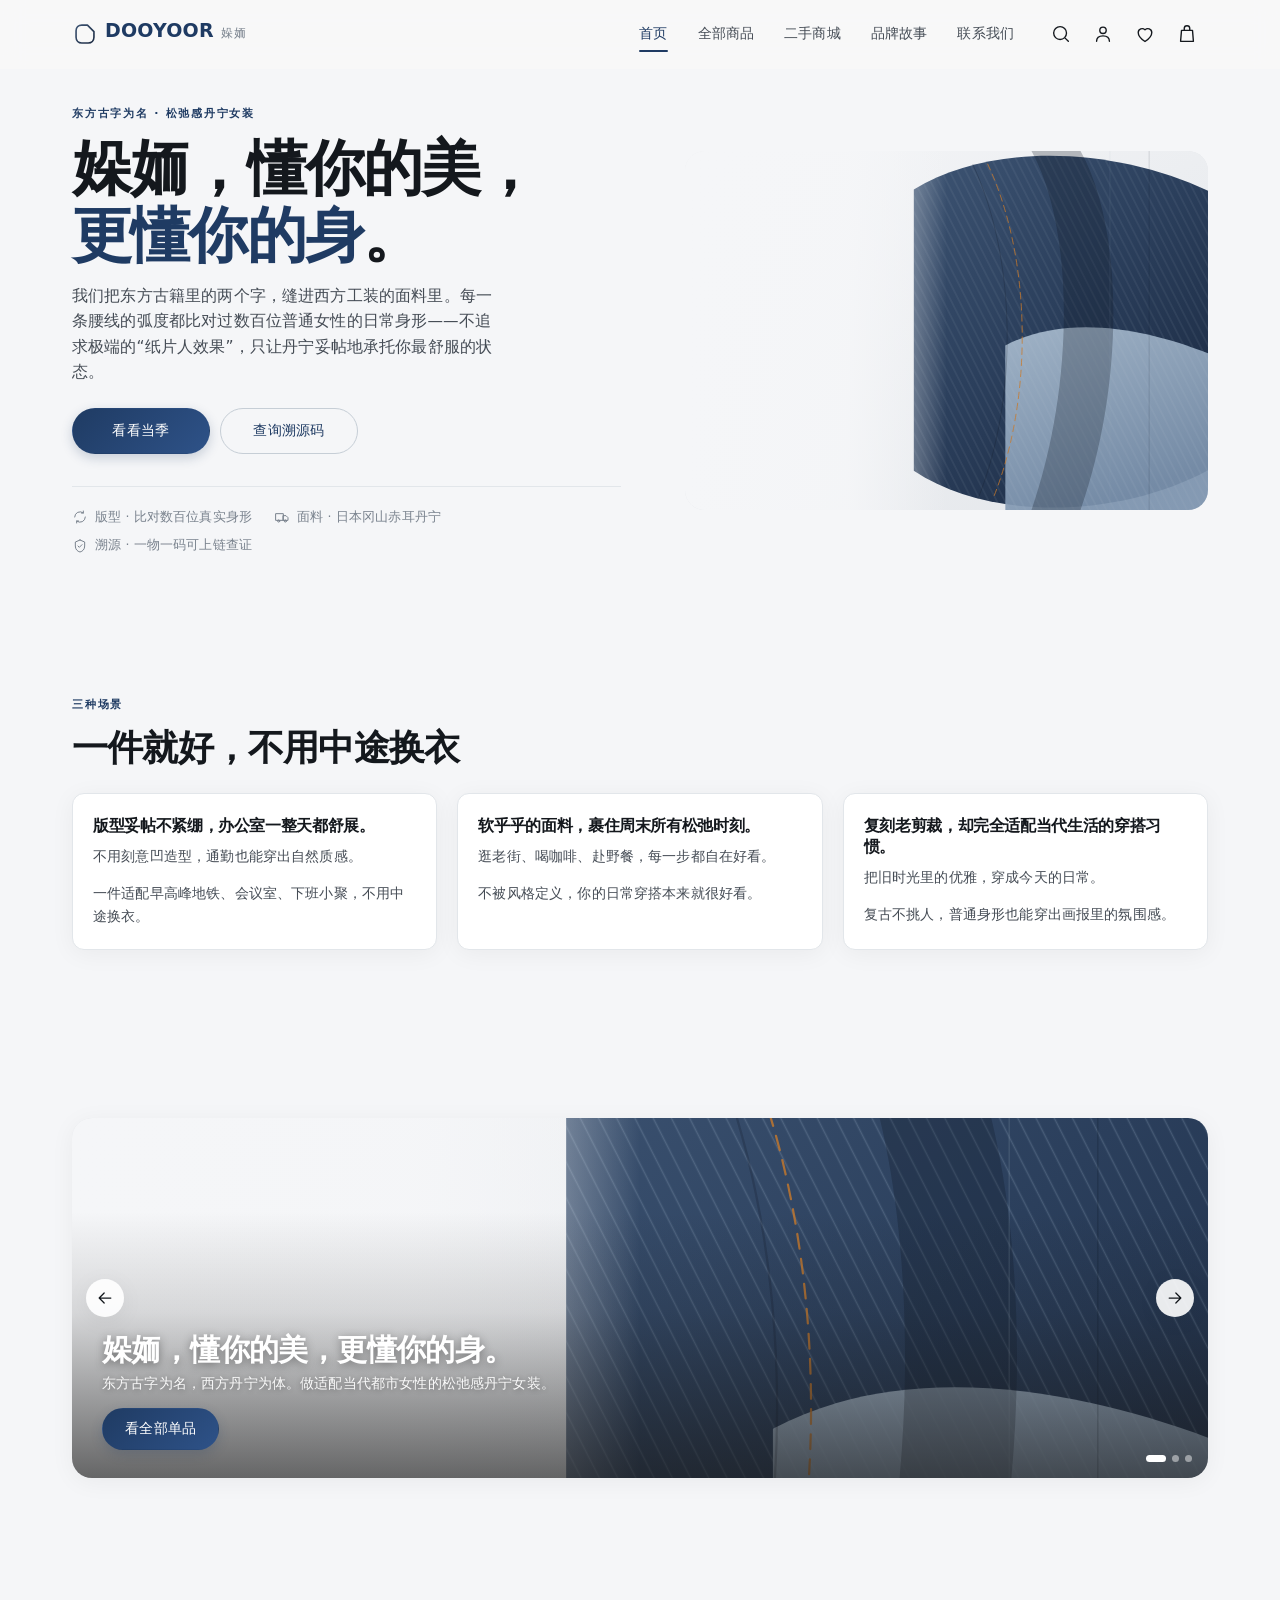
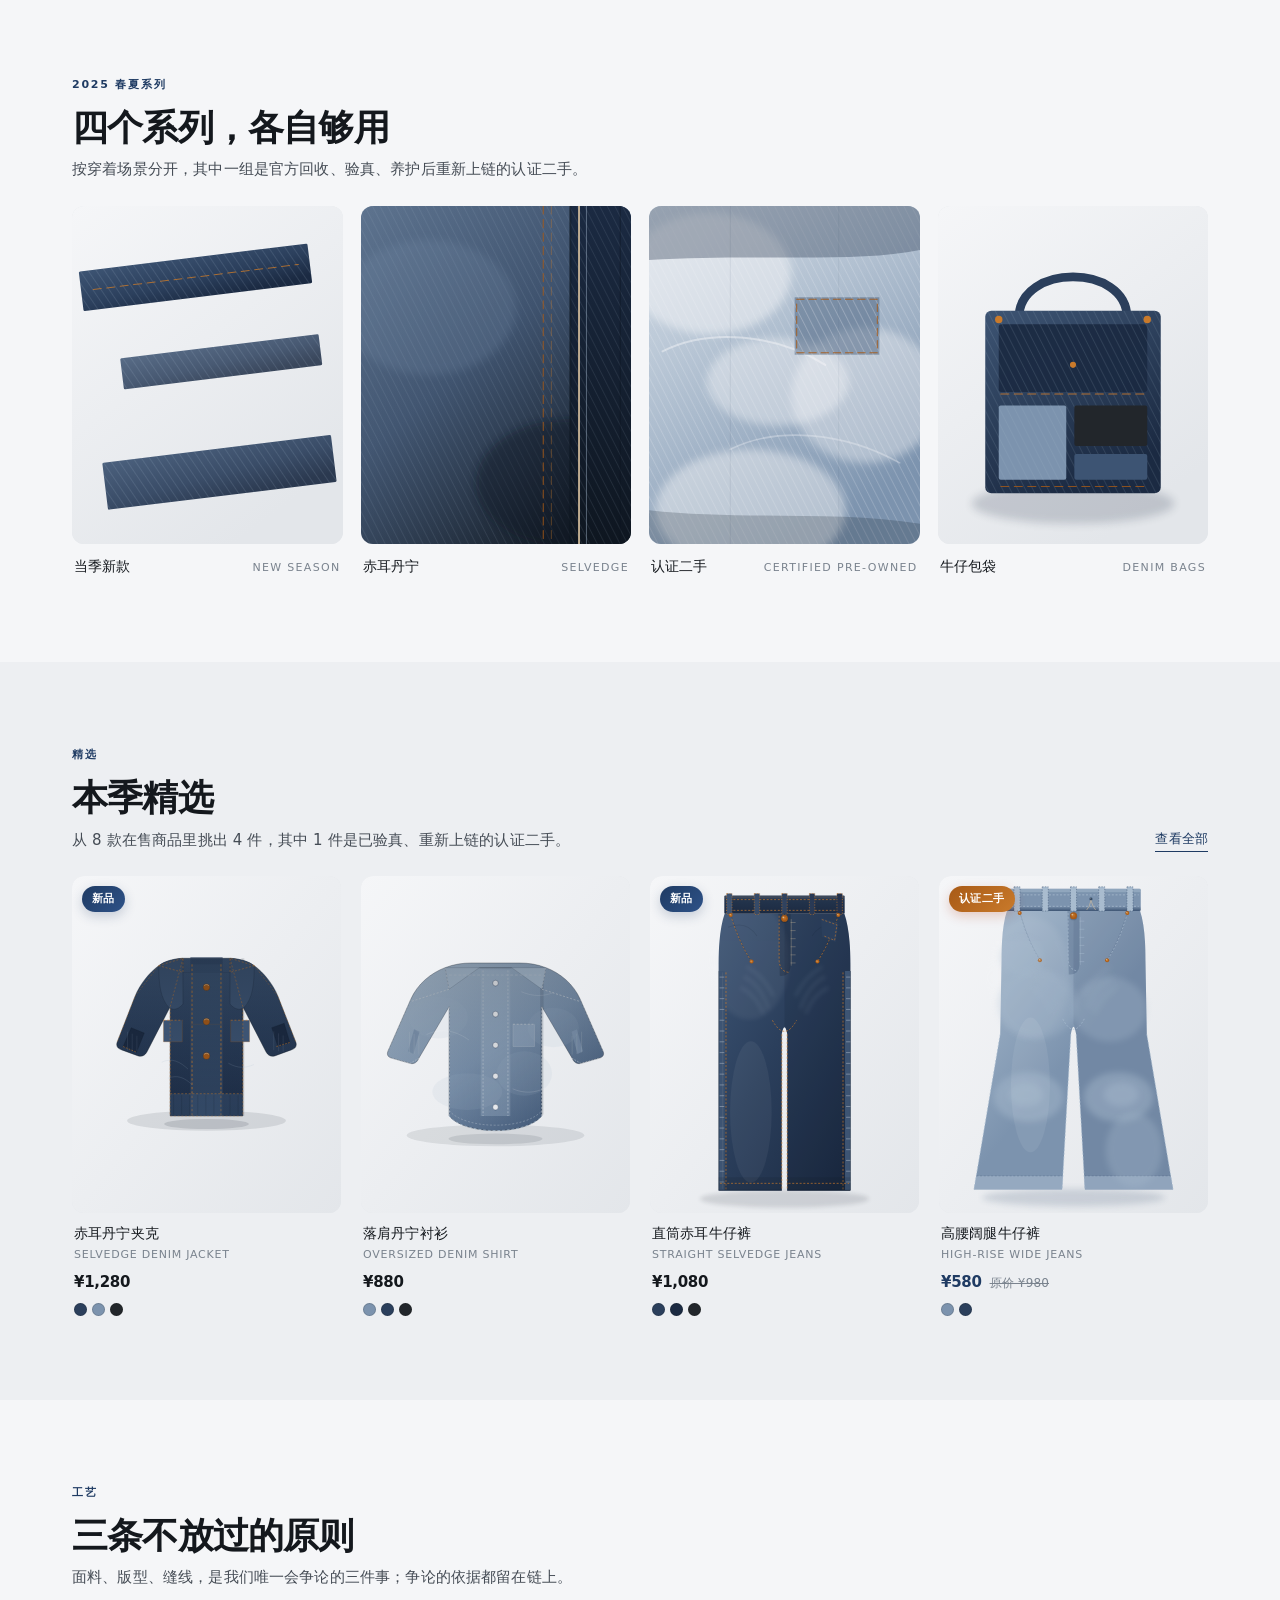
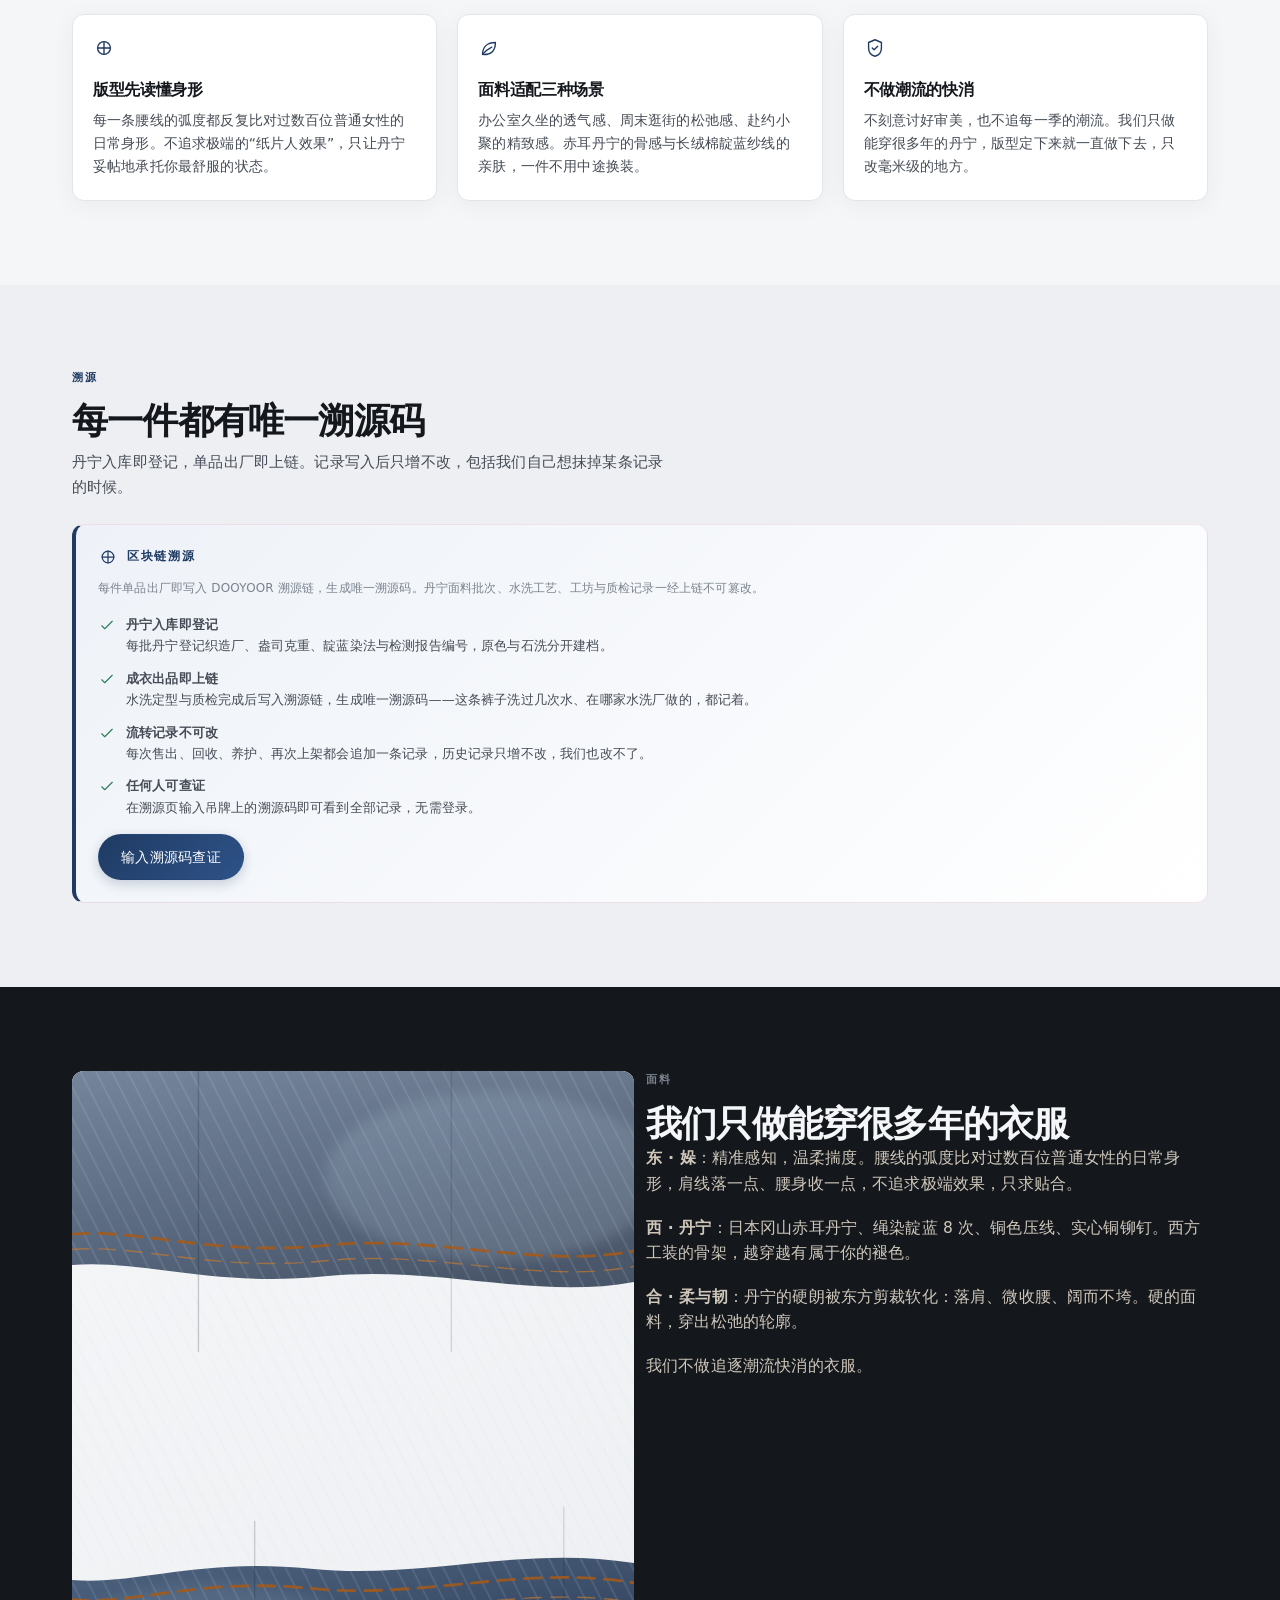
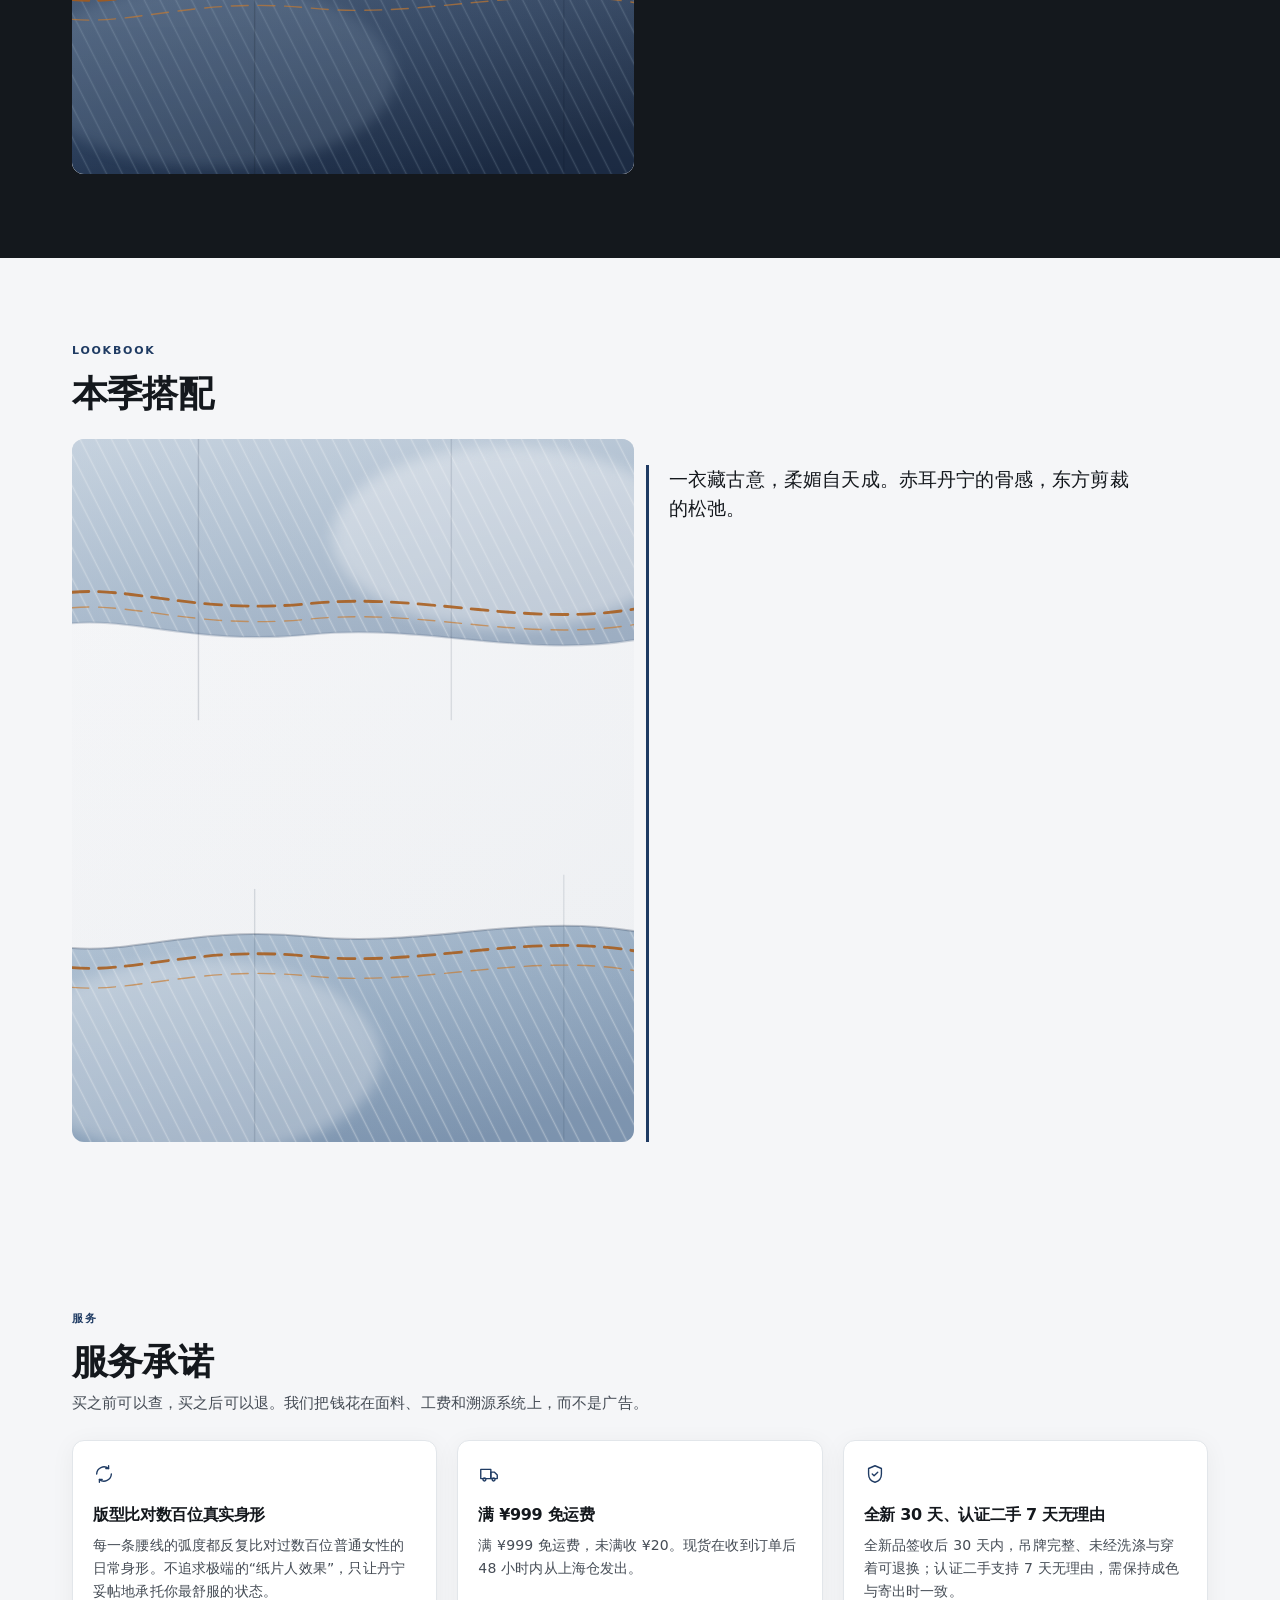
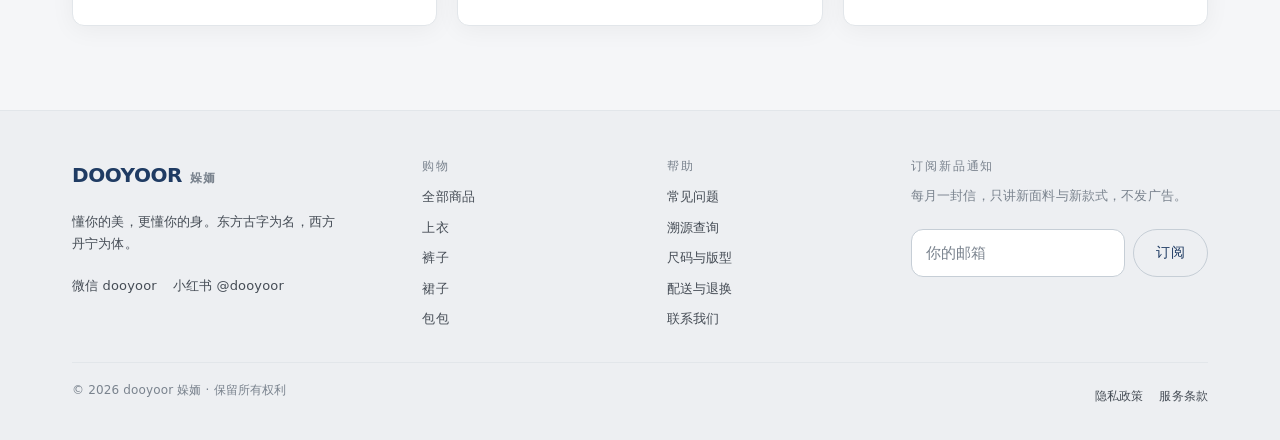
==== commit feec9424: "Add files via upload" ====
--- a/index.html
+++ b/index.html
@@ -145,7 +145,7 @@
           <p class="eyebrow">三种场景</p>
           <h2 class="h2" id="sceneTitle">一件就好，不用中途换衣</h2>
         </div>
-        <div class="pillars">
+        <div class="pillars pillars--stack" data-card-stack>
           <article class="pillar">
             <h3 class="h3">版型妥帖不紧绷，办公室一整天都舒展。</h3>
             <p>不用刻意凹造型，通勤也能穿出自然质感。</p>
@@ -162,6 +162,7 @@
             <p class="chain-note">复古不挑人，普通身形也能穿出画报里的氛围感。</p>
           </article>
         </div>
+        <p class="pillars--stack-hint">左右滑动，翻看三种场景</p>
       </div>
     </section>
 
--- a/css/style.css
+++ b/css/style.css
@@ -2460,8 +2460,54 @@
 .pdp-short-story .quote p { margin-bottom: .35em; }
 .pdp-short-story .quote p:last-child { margin-bottom: 0; }
 
-
-
-
-
-
+/* ==========================================================================
+   32. 三种场景：桌面三栏 → 手机叠压卡堆（居中吸附 + 逐张揭开）
+   只作用于 .pillars--stack，不影响其它复用 .pillars 的板块。
+   桌面端（≥768px）不加任何规则，保持原有三栏 grid。
+   ========================================================================== */
+.pillars--stack-hint { display: none; }
+
+@media (max-width: 767px) {
+  .pillars--stack {
+    display: flex;
+    flex-wrap: nowrap;
+    gap: 0;                        /* 叠压靠负 margin，不用 gap */
+    overflow-x: auto;
+    overflow-y: hidden;
+    scroll-snap-type: x mandatory;
+    scroll-padding-inline: 6%;     /* 与下面的 padding 配合，让 88% 宽的卡居中 */
+    padding-inline: 6%;
+    margin-inline: calc(var(--gutter) * -1);
+    padding-bottom: 8px;
+    scrollbar-width: none;
+    -webkit-overflow-scrolling: touch;
+  }
+  .pillars--stack::-webkit-scrollbar { display: none; }
+
+  .pillars--stack > .pillar {
+    flex: 0 0 88%;
+    min-width: 0;
+    margin-inline: -14%;           /* 相邻卡片互相叠压，形成卡堆 */
+    scroll-snap-align: center;
+    transform-origin: 50% 100%;    /* 从底部缩放，像牌堆往下压 */
+    transition: transform .28s var(--ease), opacity .28s var(--ease);
+    will-change: transform;
+  }
+  /* 首尾卡片的负 margin 方向要抵消，避免出现空白 */
+  .pillars--stack > .pillar:first-child { margin-left: 0; }
+  .pillars--stack > .pillar:last-child { margin-right: 0; }
+
+  .pillars--stack-hint {
+    display: block;
+    margin-top: 10px;
+    text-align: center;
+    font-size: 12px;
+    color: var(--ink-3);
+  }
+}
+
+
+
+
+
+
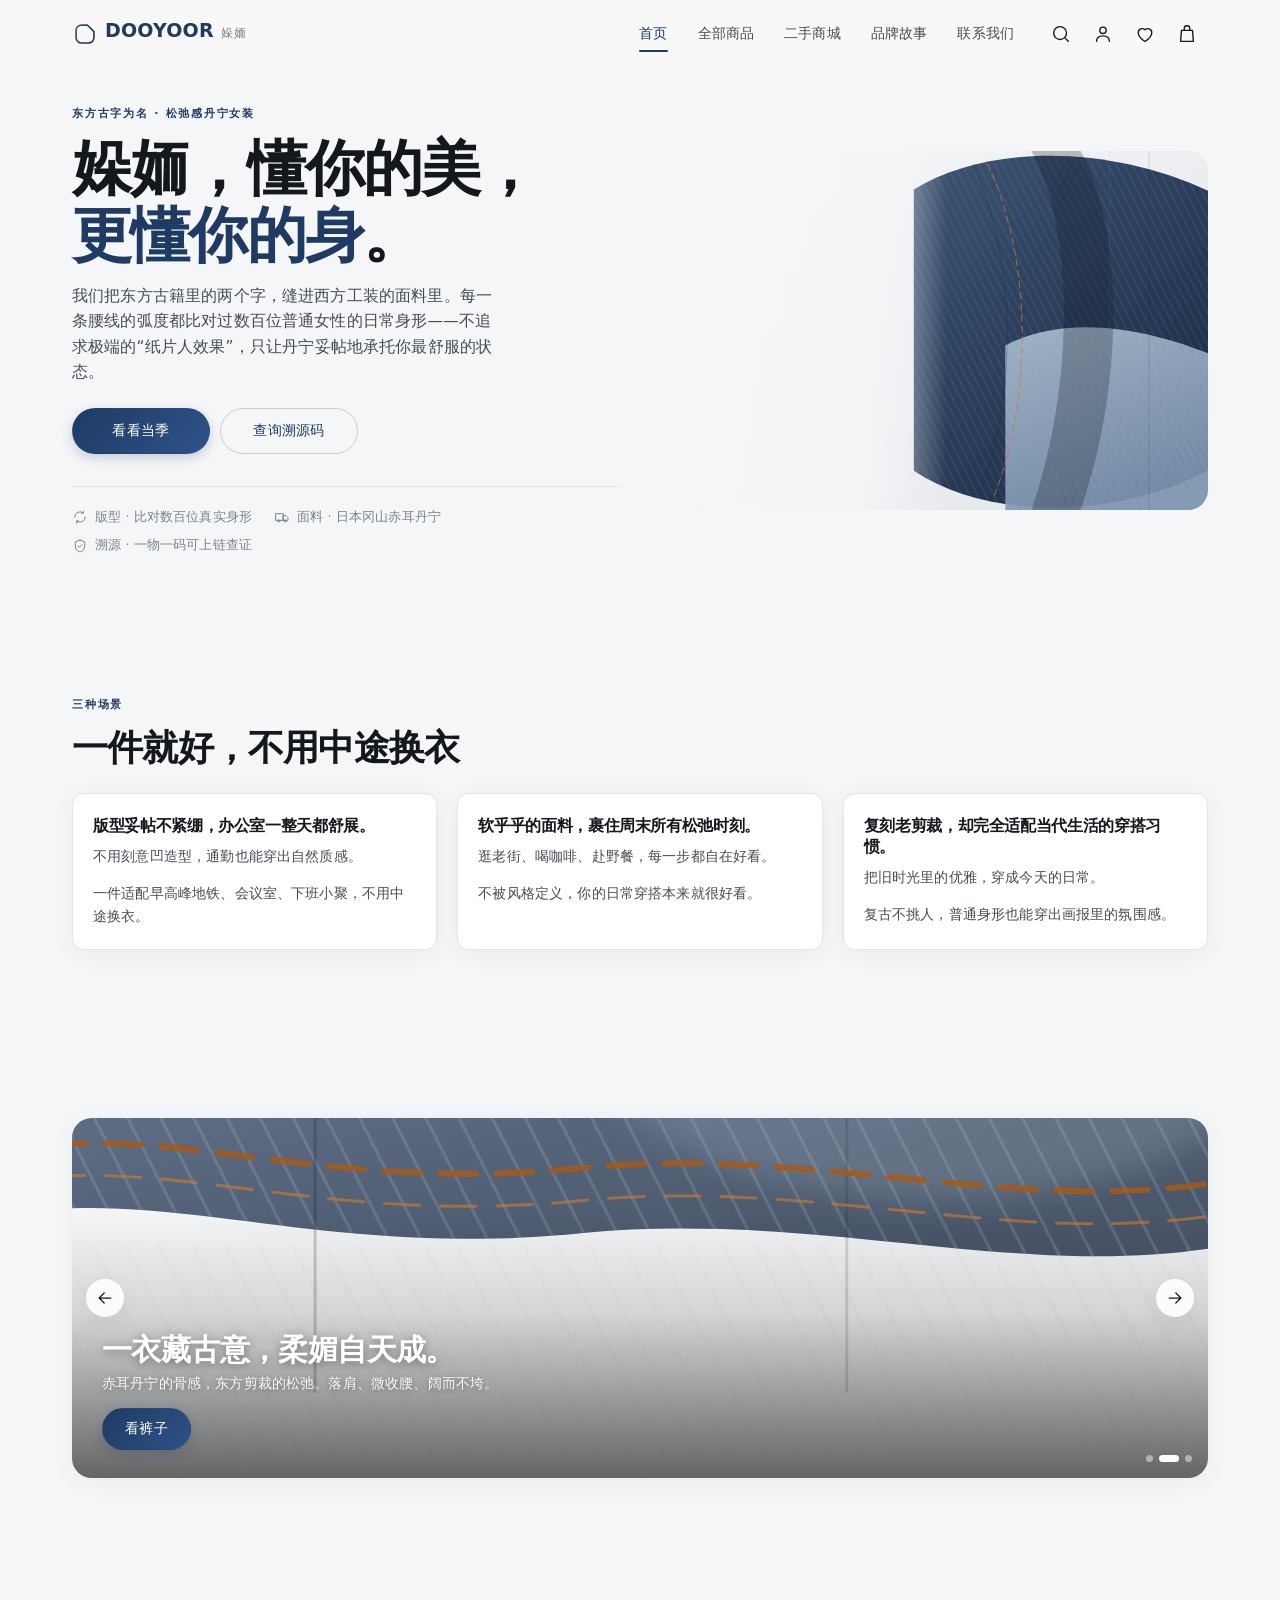
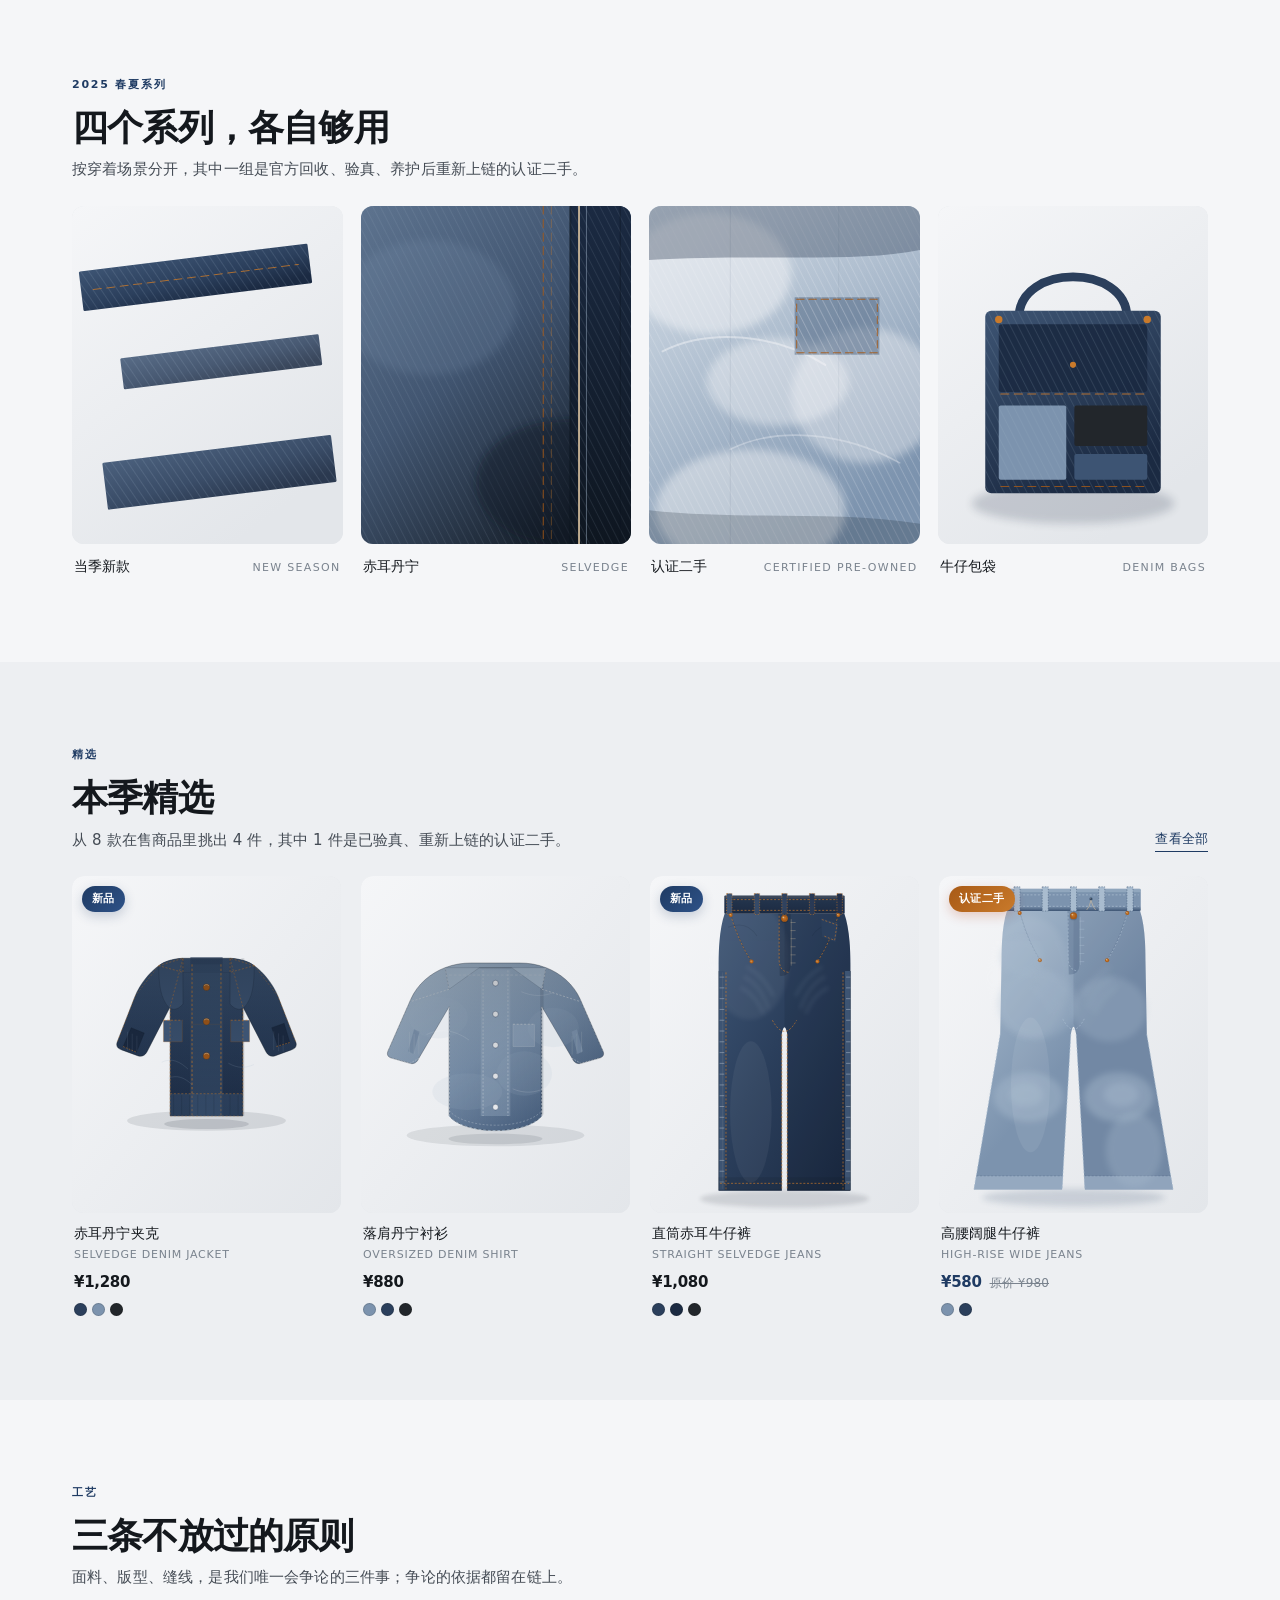
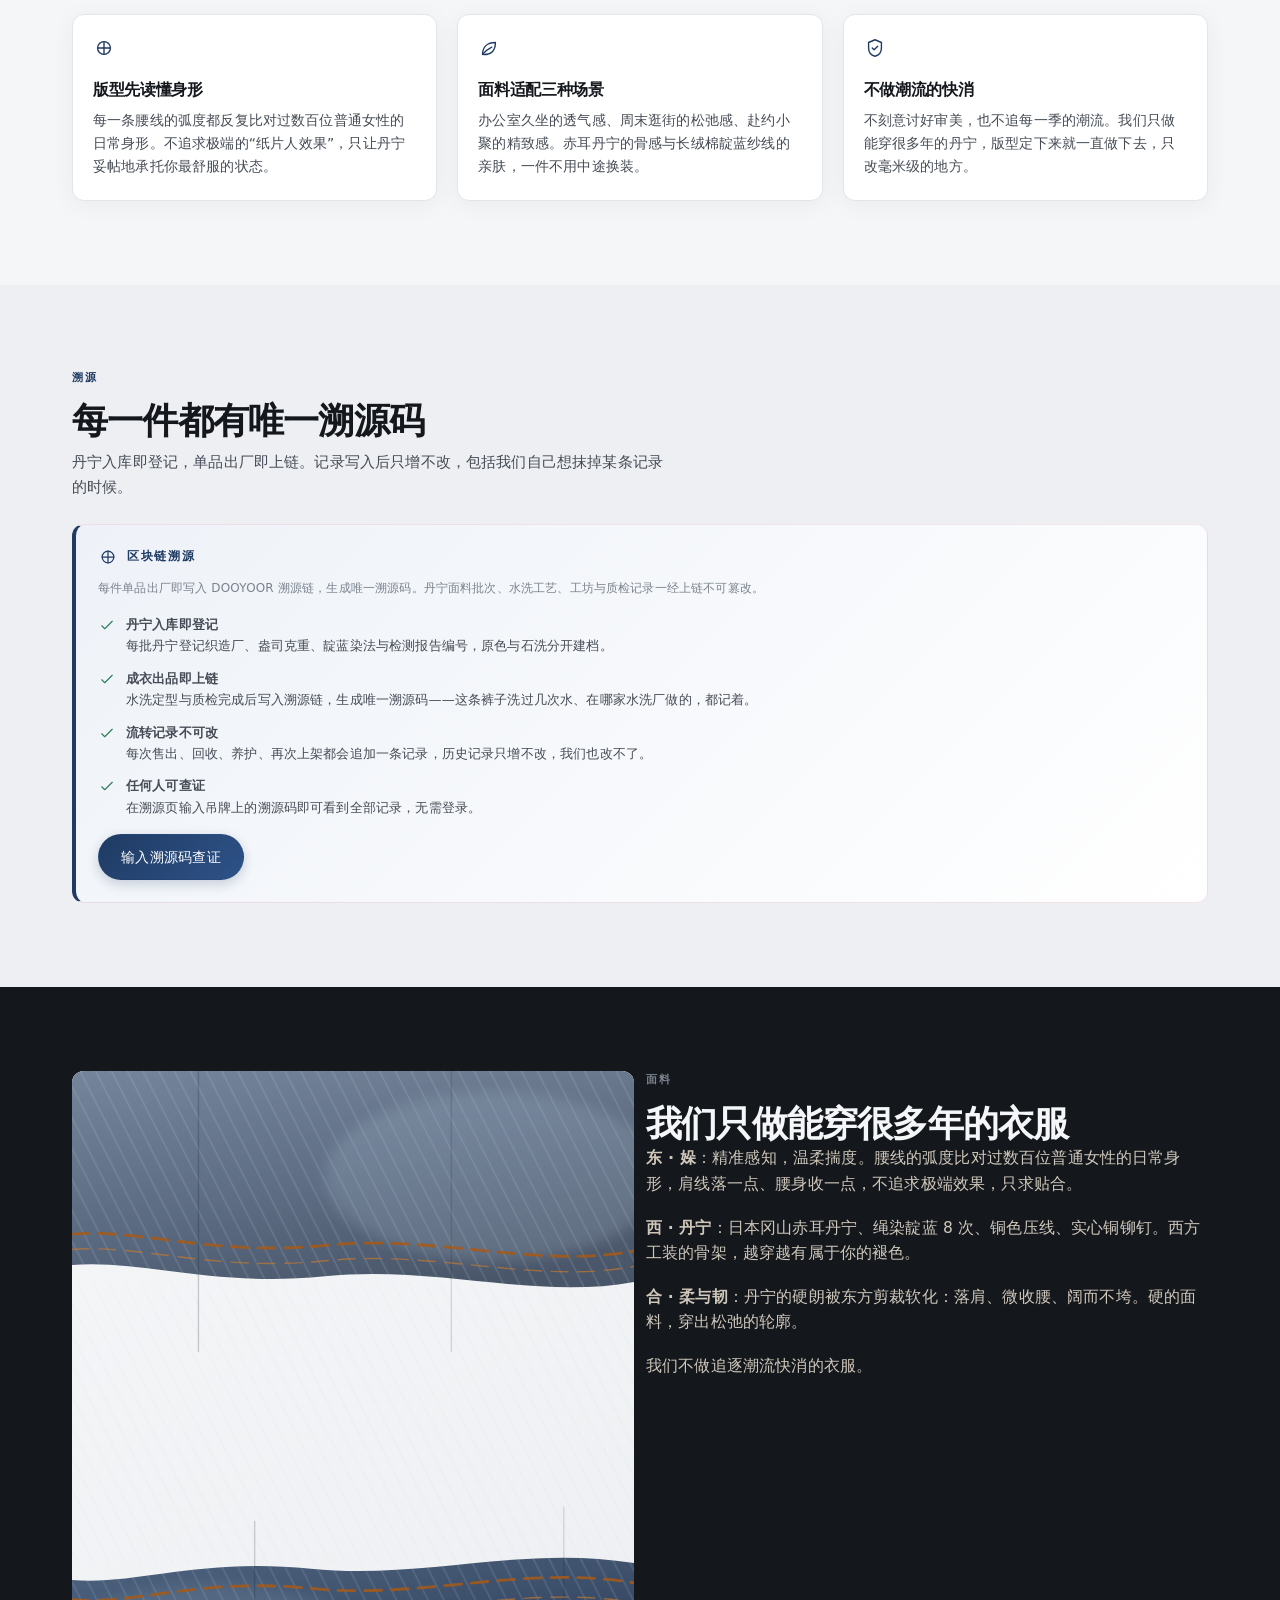
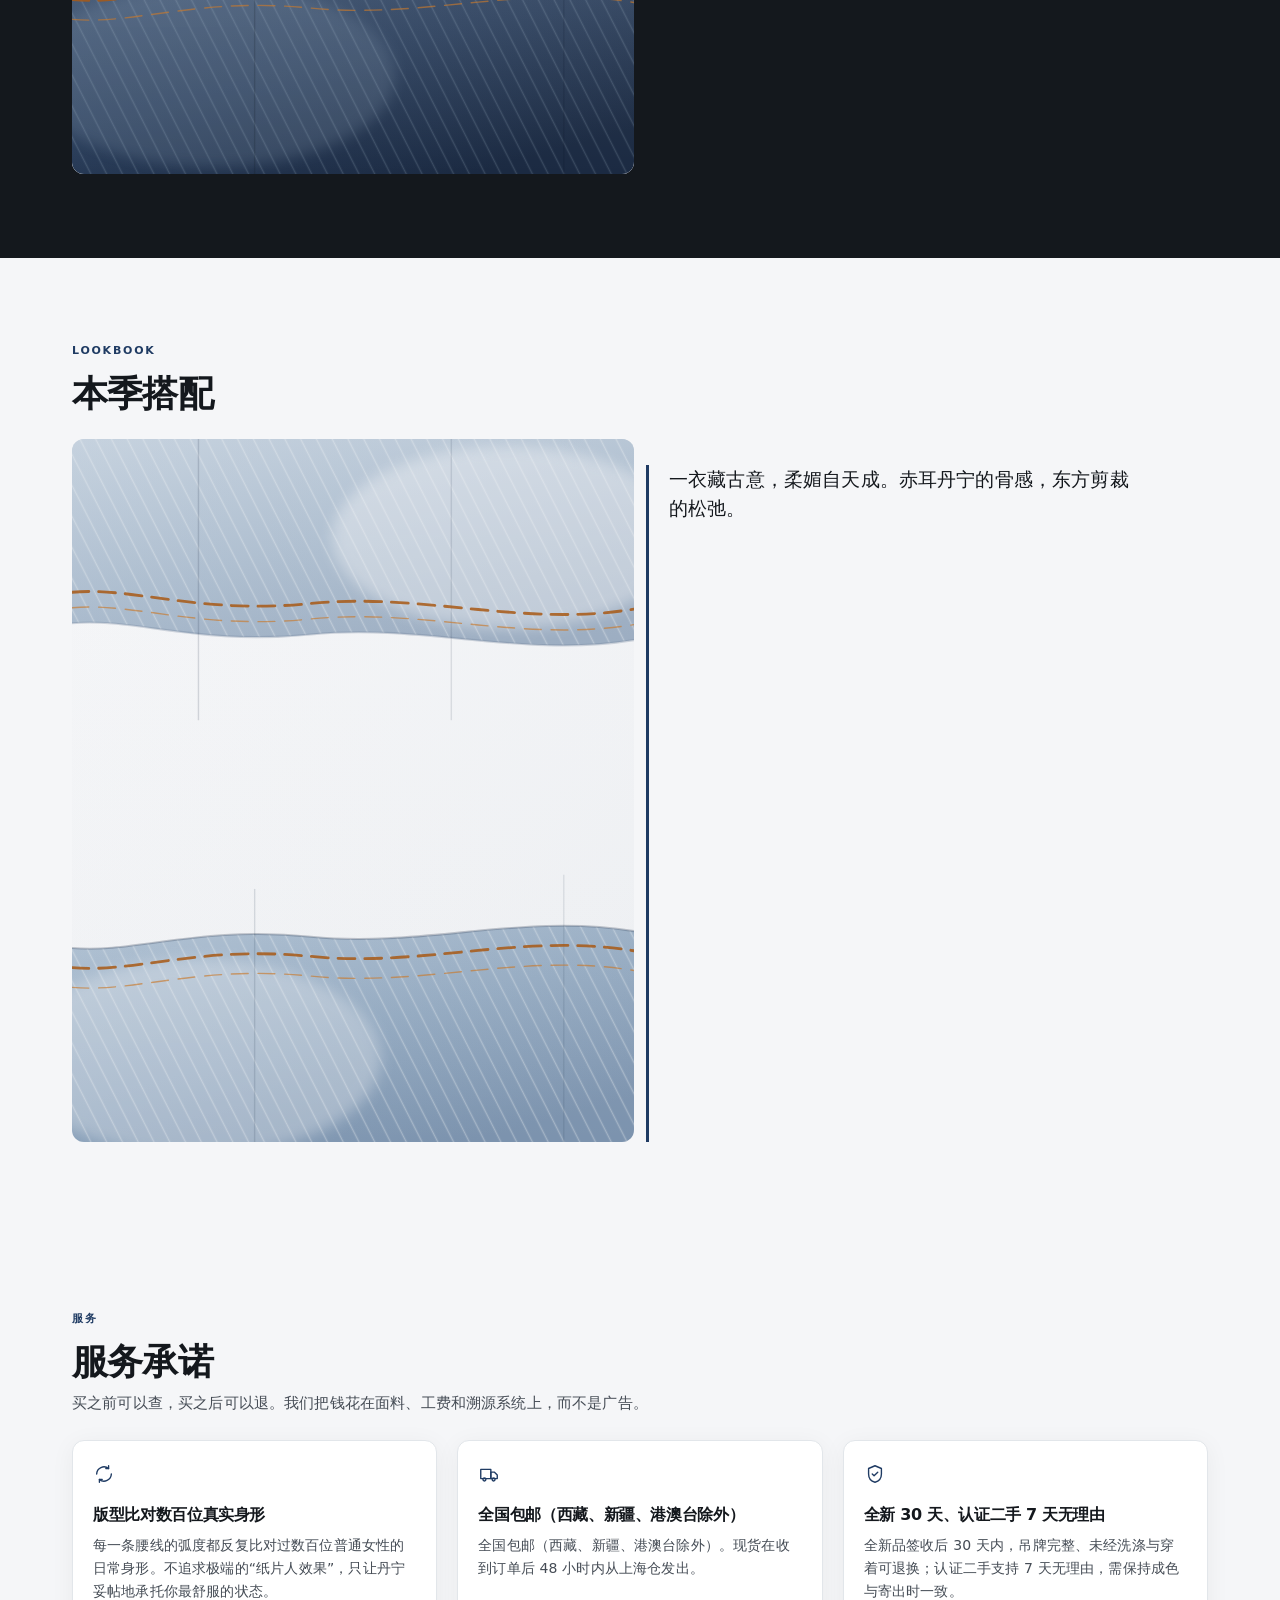
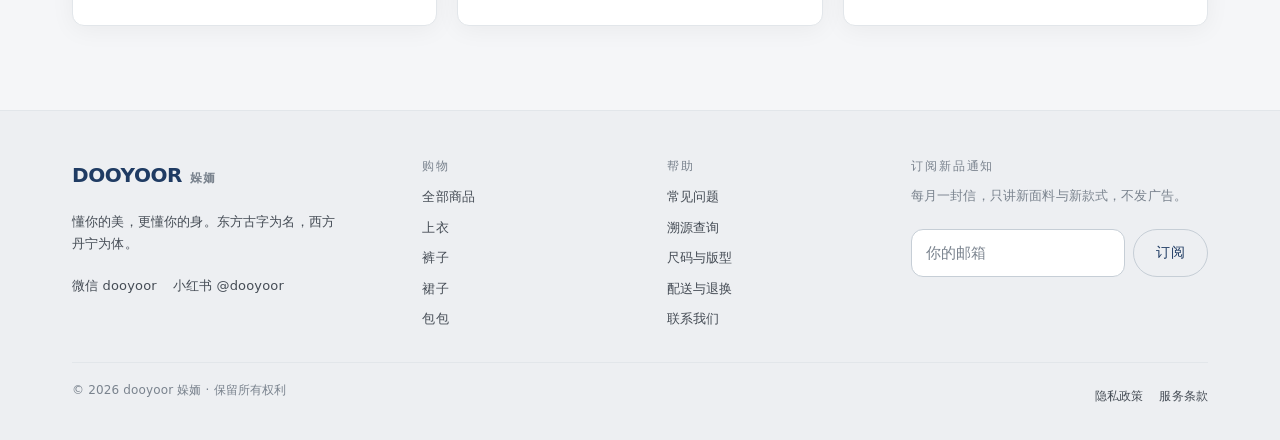
==== commit 664deda5: "Add files via upload" ====
--- a/index.html
+++ b/index.html
@@ -78,7 +78,7 @@
         <a class="drawer-link" href="account.html">我的账户</a>
       </nav>
       <div class="drawer-foot">
-        <p class="drawer-note">满 ¥999 免运费 · 认证二手 7 天无理由</p>
+        <p class="drawer-note">全国包邮 · 认证二手 7 天无理由</p>
         <a class="drawer-mail" href="mailto:hello@dooyoor.com">hello@dooyoor.com</a>
       </div>
     </aside>
